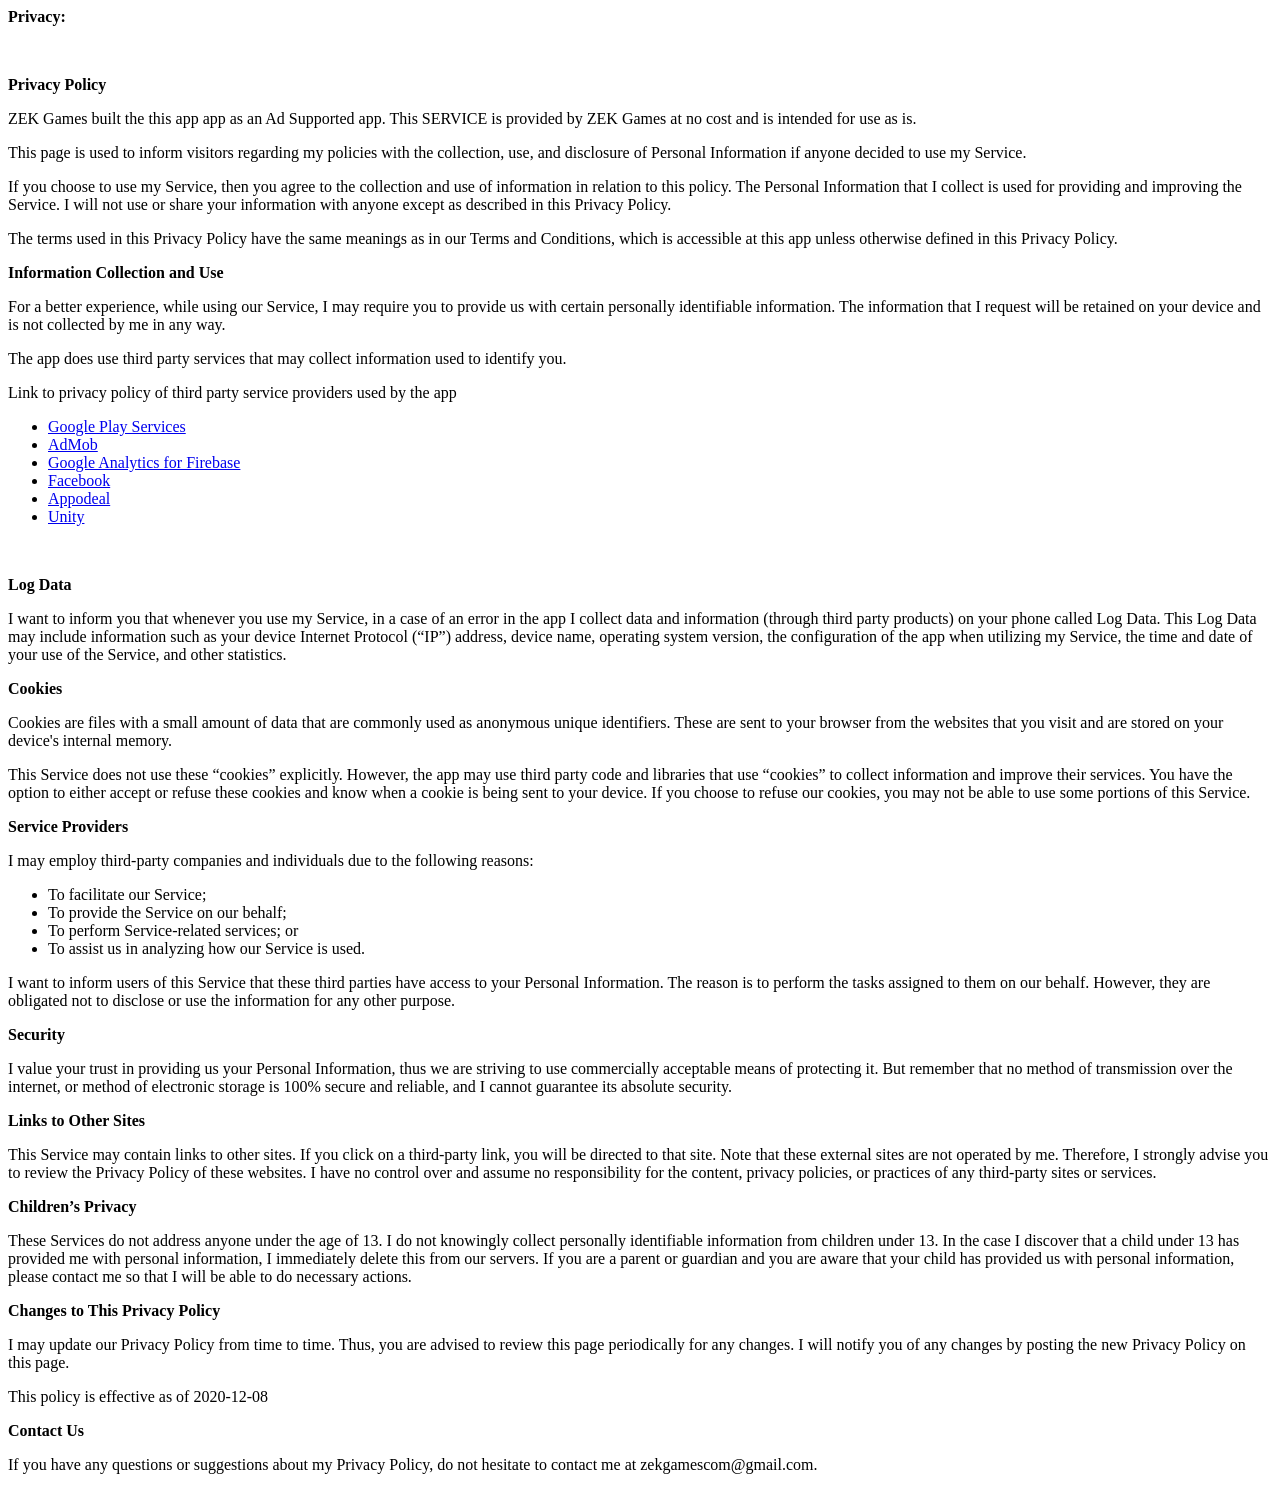
==== privacy.html @ 93768bc4 "Create privacy.html" ====
<html>

<head>
    <style>
        .h1 {
            margin: 0;
            position: absolute;
            top: 50%;
            left: 50%;
            -ms-transform: translate(-50%, -50%);
            transform: translate(-50%, -50%);
        }

        .p {
            margin: 0;
            position: absolute;
            top: 55%;
            left: 50%;
            -ms-transform: translate(-50%, -50%);
            transform: translate(-50%, -50%);
        }
    </style>
    <title>ZEK Games | Privacy</title>
</head>

<body style="background-color:white;">
    <p><strong>Privacy:</strong></p>
    <p>&nbsp;</p>
    <p><strong>Privacy Policy</strong></p>
    <p>ZEK Games built the this app app as an Ad Supported app. This SERVICE is provided by ZEK Games at no cost and is
        intended for use as is.</p>
    <p>This page is used to inform visitors regarding my policies with the collection, use, and disclosure of Personal
        Information if anyone decided to use my Service.</p>
    <p>If you choose to use my Service, then you agree to the collection and use of information in relation to this
        policy. The Personal Information that I collect is used for providing and improving the Service. I will not use
        or share your information with anyone except as described in this Privacy Policy.</p>
    <p>The terms used in this Privacy Policy have the same meanings as in our Terms and Conditions, which is accessible
        at this app unless otherwise defined in this Privacy Policy.</p>
    <p><strong>Information Collection and Use</strong></p>
    <p>For a better experience, while using our Service, I may require you to provide us with certain personally
        identifiable information. The information that I request will be retained on your device and is not collected by
        me in any way.</p>
    <p>The app does use third party services that may collect information used to identify you.</p>
    <p>Link to privacy policy of third party service providers used by the app</p>
    <ul>
        <li><span><a href="https://www.google.com/policies/privacy/"><span>Google Play Services</span></a></span></li>
        <li><span><a href="https://support.google.com/admob/answer/6128543?hl=en"><span>AdMob</span></a></span></li>
        <li><span><a href="https://firebase.google.com/policies/analytics"><span>Google Analytics for
                        Firebase</span></a></span></li>
        <li><span><a href="https://www.facebook.com/about/privacy/update/printable"><span>Facebook</span></a></span>
        </li>
        <li><span><a href="https://www.appodeal.com/home/privacy-policy/"><span>Appodeal</span></a></span></li>
        <li><span><a href="https://unity3d.com/legal/privacy-policy"><span>Unity</span></a></span></li>
    </ul>
    <p>&nbsp;</p>
    <p><strong>Log Data</strong></p>
    <p>I want to inform you that whenever you use my Service, in a case of an error in the app I collect data and
        information (through third party products) on your phone called Log Data. This Log Data may include information
        such as your device Internet Protocol (&ldquo;IP&rdquo;) address, device name, operating system version, the
        configuration of the app when utilizing my Service, the time and date of your use of the Service, and other
        statistics.</p>
    <p><strong>Cookies</strong></p>
    <p>Cookies are files with a small amount of data that are commonly used as anonymous unique identifiers. These are
        sent to your browser from the websites that you visit and are stored on your device's internal memory.</p>
    <p>This Service does not use these &ldquo;cookies&rdquo; explicitly. However, the app may use third party code and
        libraries that use &ldquo;cookies&rdquo; to collect information and improve their services. You have the option
        to either accept or refuse these cookies and know when a cookie is being sent to your device. If you choose to
        refuse our cookies, you may not be able to use some portions of this Service.</p>
    <p><strong>Service Providers</strong></p>
    <p>I may employ third-party companies and individuals due to the following reasons:</p>
    <ul>
        <li>To facilitate our Service;</li>
        <li>To provide the Service on our behalf;</li>
        <li>To perform Service-related services; or</li>
        <li>To assist us in analyzing how our Service is used.</li>
    </ul>
    <p>I want to inform users of this Service that these third parties have access to your Personal Information. The
        reason is to perform the tasks assigned to them on our behalf. However, they are obligated not to disclose or
        use the information for any other purpose.</p>
    <p><strong>Security</strong></p>
    <p>I value your trust in providing us your Personal Information, thus we are striving to use commercially acceptable
        means of protecting it. But remember that no method of transmission over the internet, or method of electronic
        storage is 100% secure and reliable, and I cannot guarantee its absolute security.</p>
    <p><strong>Links to Other Sites</strong></p>
    <p>This Service may contain links to other sites. If you click on a third-party link, you will be directed to that
        site. Note that these external sites are not operated by me. Therefore, I strongly advise you to review the
        Privacy Policy of these websites. I have no control over and assume no responsibility for the content, privacy
        policies, or practices of any third-party sites or services.</p>
    <p><strong>Children&rsquo;s Privacy</strong></p>
    <p>These Services do not address anyone under the age of 13. I do not knowingly collect personally identifiable
        information from children under 13. In the case I discover that a child under 13 has provided me with personal
        information, I immediately delete this from our servers. If you are a parent or guardian and you are aware that
        your child has provided us with personal information, please contact me so that I will be able to do necessary
        actions.</p>
    <p><strong>Changes to This Privacy Policy</strong></p>
    <p>I may update our Privacy Policy from time to time. Thus, you are advised to review this page periodically for any
        changes. I will notify you of any changes by posting the new Privacy Policy on this page.</p>
    <p>This policy is effective as of 2020-12-08</p>
    <p><strong>Contact Us</strong></p>
    <p>If you have any questions or suggestions about my Privacy Policy, do not hesitate to contact me at
        zekgamescom@gmail.com.</p>

</body>

</html>
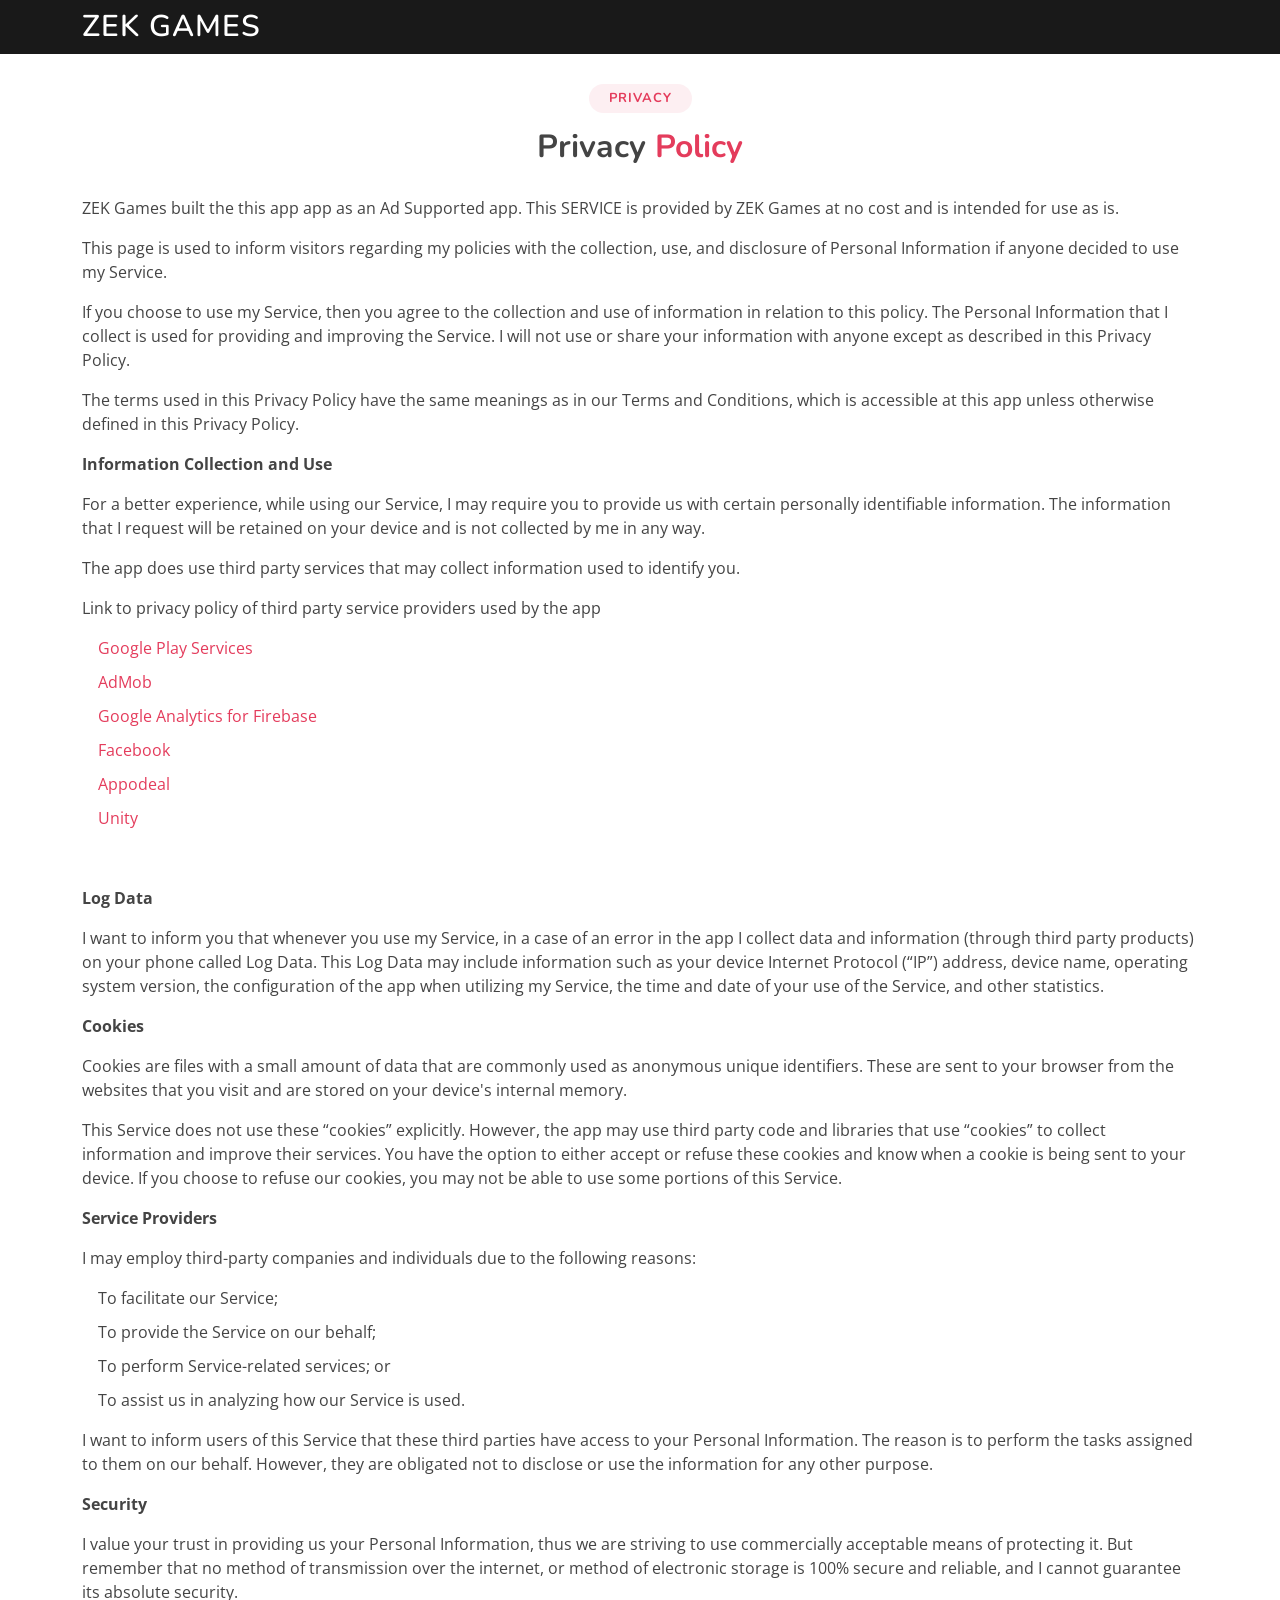
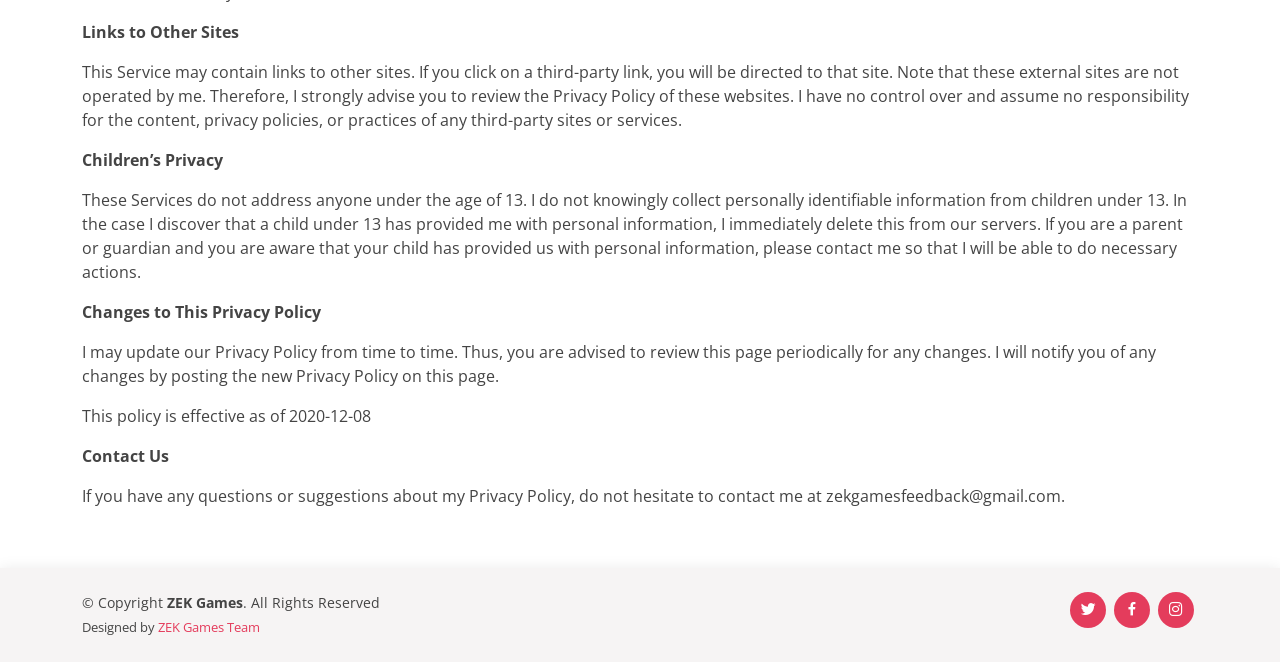
==== commit 847b3c70: "design" ====
--- a/privacy.html
+++ b/privacy.html
@@ -1,104 +1,213 @@
-<html>
+<!DOCTYPE html>
+<html lang="en">
 
 <head>
-    <style>
-        .h1 {
-            margin: 0;
-            position: absolute;
-            top: 50%;
-            left: 50%;
-            -ms-transform: translate(-50%, -50%);
-            transform: translate(-50%, -50%);
-        }
-
-        .p {
-            margin: 0;
-            position: absolute;
-            top: 55%;
-            left: 50%;
-            -ms-transform: translate(-50%, -50%);
-            transform: translate(-50%, -50%);
-        }
-    </style>
-    <title>ZEK Games | Privacy</title>
+    <meta charset="utf-8">
+    <meta content="width=device-width, initial-scale=1.0" name="viewport">
+
+    <title>ZEK Games - Privacy Policy</title>
+    <meta content="" name="description">
+    <meta content="" name="keywords">
+
+    <!-- Favicons -->
+    <link href="assets/img/favicon.png" rel="icon">
+    <link href="assets/img/apple-touch-icon.png" rel="apple-touch-icon">
+
+    <!-- Google Fonts -->
+    <link
+        href="https://fonts.googleapis.com/css?family=Open+Sans:300,300i,400,400i,600,600i,700,700i|Nunito:300,300i,400,400i,600,600i,700,700i|Poppins:300,300i,400,400i,500,500i,600,600i,700,700i"
+        rel="stylesheet">
+
+    <!-- Vendor CSS Files -->
+    <link href="assets/vendor/bootstrap/css/bootstrap.min.css" rel="stylesheet">
+    <link href="assets/vendor/bootstrap-icons/bootstrap-icons.css" rel="stylesheet">
+    <link href="assets/vendor/boxicons/css/boxicons.min.css" rel="stylesheet">
+    <link href="assets/vendor/glightbox/css/glightbox.min.css" rel="stylesheet">
+    <link href="assets/vendor/remixicon/remixicon.css" rel="stylesheet">
+    <link href="assets/vendor/swiper/swiper-bundle.min.css" rel="stylesheet">
+
+    <!-- Template Main CSS File -->
+    <link href="assets/css/style.css" rel="stylesheet">
 </head>
 
-<body style="background-color:white;">
-    <p><strong>Privacy:</strong></p>
-    <p>&nbsp;</p>
-    <p><strong>Privacy Policy</strong></p>
-    <p>ZEK Games built the this app app as an Ad Supported app. This SERVICE is provided by ZEK Games at no cost and is
-        intended for use as is.</p>
-    <p>This page is used to inform visitors regarding my policies with the collection, use, and disclosure of Personal
-        Information if anyone decided to use my Service.</p>
-    <p>If you choose to use my Service, then you agree to the collection and use of information in relation to this
-        policy. The Personal Information that I collect is used for providing and improving the Service. I will not use
-        or share your information with anyone except as described in this Privacy Policy.</p>
-    <p>The terms used in this Privacy Policy have the same meanings as in our Terms and Conditions, which is accessible
-        at this app unless otherwise defined in this Privacy Policy.</p>
-    <p><strong>Information Collection and Use</strong></p>
-    <p>For a better experience, while using our Service, I may require you to provide us with certain personally
-        identifiable information. The information that I request will be retained on your device and is not collected by
-        me in any way.</p>
-    <p>The app does use third party services that may collect information used to identify you.</p>
-    <p>Link to privacy policy of third party service providers used by the app</p>
-    <ul>
-        <li><span><a href="https://www.google.com/policies/privacy/"><span>Google Play Services</span></a></span></li>
-        <li><span><a href="https://support.google.com/admob/answer/6128543?hl=en"><span>AdMob</span></a></span></li>
-        <li><span><a href="https://firebase.google.com/policies/analytics"><span>Google Analytics for
-                        Firebase</span></a></span></li>
-        <li><span><a href="https://www.facebook.com/about/privacy/update/printable"><span>Facebook</span></a></span>
-        </li>
-        <li><span><a href="https://www.appodeal.com/home/privacy-policy/"><span>Appodeal</span></a></span></li>
-        <li><span><a href="https://unity3d.com/legal/privacy-policy"><span>Unity</span></a></span></li>
-    </ul>
-    <p>&nbsp;</p>
-    <p><strong>Log Data</strong></p>
-    <p>I want to inform you that whenever you use my Service, in a case of an error in the app I collect data and
-        information (through third party products) on your phone called Log Data. This Log Data may include information
-        such as your device Internet Protocol (&ldquo;IP&rdquo;) address, device name, operating system version, the
-        configuration of the app when utilizing my Service, the time and date of your use of the Service, and other
-        statistics.</p>
-    <p><strong>Cookies</strong></p>
-    <p>Cookies are files with a small amount of data that are commonly used as anonymous unique identifiers. These are
-        sent to your browser from the websites that you visit and are stored on your device's internal memory.</p>
-    <p>This Service does not use these &ldquo;cookies&rdquo; explicitly. However, the app may use third party code and
-        libraries that use &ldquo;cookies&rdquo; to collect information and improve their services. You have the option
-        to either accept or refuse these cookies and know when a cookie is being sent to your device. If you choose to
-        refuse our cookies, you may not be able to use some portions of this Service.</p>
-    <p><strong>Service Providers</strong></p>
-    <p>I may employ third-party companies and individuals due to the following reasons:</p>
-    <ul>
-        <li>To facilitate our Service;</li>
-        <li>To provide the Service on our behalf;</li>
-        <li>To perform Service-related services; or</li>
-        <li>To assist us in analyzing how our Service is used.</li>
-    </ul>
-    <p>I want to inform users of this Service that these third parties have access to your Personal Information. The
-        reason is to perform the tasks assigned to them on our behalf. However, they are obligated not to disclose or
-        use the information for any other purpose.</p>
-    <p><strong>Security</strong></p>
-    <p>I value your trust in providing us your Personal Information, thus we are striving to use commercially acceptable
-        means of protecting it. But remember that no method of transmission over the internet, or method of electronic
-        storage is 100% secure and reliable, and I cannot guarantee its absolute security.</p>
-    <p><strong>Links to Other Sites</strong></p>
-    <p>This Service may contain links to other sites. If you click on a third-party link, you will be directed to that
-        site. Note that these external sites are not operated by me. Therefore, I strongly advise you to review the
-        Privacy Policy of these websites. I have no control over and assume no responsibility for the content, privacy
-        policies, or practices of any third-party sites or services.</p>
-    <p><strong>Children&rsquo;s Privacy</strong></p>
-    <p>These Services do not address anyone under the age of 13. I do not knowingly collect personally identifiable
-        information from children under 13. In the case I discover that a child under 13 has provided me with personal
-        information, I immediately delete this from our servers. If you are a parent or guardian and you are aware that
-        your child has provided us with personal information, please contact me so that I will be able to do necessary
-        actions.</p>
-    <p><strong>Changes to This Privacy Policy</strong></p>
-    <p>I may update our Privacy Policy from time to time. Thus, you are advised to review this page periodically for any
-        changes. I will notify you of any changes by posting the new Privacy Policy on this page.</p>
-    <p>This policy is effective as of 2020-12-08</p>
-    <p><strong>Contact Us</strong></p>
-    <p>If you have any questions or suggestions about my Privacy Policy, do not hesitate to contact me at
-        zekgamescom@gmail.com.</p>
+<body>
+
+    <!-- ======= Header ======= -->
+    <header id="header" class="fixed-top header-inner-pages">
+        <div class="container d-flex align-items-center justify-content-between">
+            <h1 class="logo"><a href="index.html">ZEK Games</a></h1>
+        </div>
+    </header><!-- End Header -->
+
+    <main id="main">
+
+
+        <!-- ======= About Section ======= -->
+        <section id="about" class="about">
+            <div class="container">
+
+                <div class="section-title">
+                    <br>
+                    <h2>PRIVACY</h2>
+                    <h3>Privacy <span>Policy</span></h3>
+                </div>
+
+                <div class="row content">
+                    <p>ZEK Games built the this app app as an Ad Supported app. This SERVICE is provided by ZEK Games at
+                        no cost and is
+                        intended for use as is.</p>
+                    <p>This page is used to inform visitors regarding my policies with the collection, use, and
+                        disclosure of Personal
+                        Information if anyone decided to use my Service.</p>
+                    <p>If you choose to use my Service, then you agree to the collection and use of information in
+                        relation to this
+                        policy. The Personal Information that I collect is used for providing and improving the Service.
+                        I will not use
+                        or share your information with anyone except as described in this Privacy Policy.</p>
+                    <p>The terms used in this Privacy Policy have the same meanings as in our Terms and Conditions,
+                        which is accessible
+                        at this app unless otherwise defined in this Privacy Policy.</p>
+                    <p><strong>Information Collection and Use</strong></p>
+                    <p>For a better experience, while using our Service, I may require you to provide us with certain
+                        personally
+                        identifiable information. The information that I request will be retained on your device and is
+                        not collected by
+                        me in any way.</p>
+                    <p>The app does use third party services that may collect information used to identify you.</p>
+                    <p>Link to privacy policy of third party service providers used by the app</p>
+                    <ul>
+                        <li><span><a href="https://www.google.com/policies/privacy/"><span>Google Play
+                                        Services</span></a></span></li>
+                        <li><span><a
+                                    href="https://support.google.com/admob/answer/6128543?hl=en"><span>AdMob</span></a></span>
+                        </li>
+                        <li><span><a href="https://firebase.google.com/policies/analytics"><span>Google Analytics for
+                                        Firebase</span></a></span></li>
+                        <li><span><a
+                                    href="https://www.facebook.com/about/privacy/update/printable"><span>Facebook</span></a></span>
+                        </li>
+                        <li><span><a
+                                    href="https://www.appodeal.com/home/privacy-policy/"><span>Appodeal</span></a></span>
+                        </li>
+                        <li><span><a href="https://unity3d.com/legal/privacy-policy"><span>Unity</span></a></span></li>
+                    </ul>
+                    <p>&nbsp;</p>
+                    <p><strong>Log Data</strong></p>
+                    <p>I want to inform you that whenever you use my Service, in a case of an error in the app I collect
+                        data and
+                        information (through third party products) on your phone called Log Data. This Log Data may
+                        include information
+                        such as your device Internet Protocol (&ldquo;IP&rdquo;) address, device name, operating system
+                        version, the
+                        configuration of the app when utilizing my Service, the time and date of your use of the
+                        Service, and other
+                        statistics.</p>
+                    <p><strong>Cookies</strong></p>
+                    <p>Cookies are files with a small amount of data that are commonly used as anonymous unique
+                        identifiers. These are
+                        sent to your browser from the websites that you visit and are stored on your device's internal
+                        memory.</p>
+                    <p>This Service does not use these &ldquo;cookies&rdquo; explicitly. However, the app may use third
+                        party code and
+                        libraries that use &ldquo;cookies&rdquo; to collect information and improve their services. You
+                        have the option
+                        to either accept or refuse these cookies and know when a cookie is being sent to your device. If
+                        you choose to
+                        refuse our cookies, you may not be able to use some portions of this Service.</p>
+                    <p><strong>Service Providers</strong></p>
+                    <p>I may employ third-party companies and individuals due to the following reasons:</p>
+                    <ul>
+                        <li>To facilitate our Service;</li>
+                        <li>To provide the Service on our behalf;</li>
+                        <li>To perform Service-related services; or</li>
+                        <li>To assist us in analyzing how our Service is used.</li>
+                    </ul>
+                    <p>I want to inform users of this Service that these third parties have access to your Personal
+                        Information. The
+                        reason is to perform the tasks assigned to them on our behalf. However, they are obligated not
+                        to disclose or
+                        use the information for any other purpose.</p>
+                    <p><strong>Security</strong></p>
+                    <p>I value your trust in providing us your Personal Information, thus we are striving to use
+                        commercially acceptable
+                        means of protecting it. But remember that no method of transmission over the internet, or method
+                        of electronic
+                        storage is 100% secure and reliable, and I cannot guarantee its absolute security.</p>
+                    <p><strong>Links to Other Sites</strong></p>
+                    <p>This Service may contain links to other sites. If you click on a third-party link, you will be
+                        directed to that
+                        site. Note that these external sites are not operated by me. Therefore, I strongly advise you to
+                        review the
+                        Privacy Policy of these websites. I have no control over and assume no responsibility for the
+                        content, privacy
+                        policies, or practices of any third-party sites or services.</p>
+                    <p><strong>Children&rsquo;s Privacy</strong></p>
+                    <p>These Services do not address anyone under the age of 13. I do not knowingly collect personally
+                        identifiable
+                        information from children under 13. In the case I discover that a child under 13 has provided me
+                        with personal
+                        information, I immediately delete this from our servers. If you are a parent or guardian and you
+                        are aware that
+                        your child has provided us with personal information, please contact me so that I will be able
+                        to do necessary
+                        actions.</p>
+                    <p><strong>Changes to This Privacy Policy</strong></p>
+                    <p>I may update our Privacy Policy from time to time. Thus, you are advised to review this page
+                        periodically for any
+                        changes. I will notify you of any changes by posting the new Privacy Policy on this page.</p>
+                    <p>This policy is effective as of 2020-12-08</p>
+                    <p><strong>Contact Us</strong></p>
+                    <p>If you have any questions or suggestions about my Privacy Policy, do not hesitate to contact me
+                        at
+                        zekgamesfeedback@gmail.com.</p>
+                </div>
+
+            </div>
+        </section><!-- End About Section -->
+
+
+
+
+    </main><!-- End #main -->
+
+    <!-- ======= Footer ======= -->
+    <footer id="footer">
+
+        <div class="container d-md-flex py-4">
+
+            <div class="me-md-auto text-center text-md-start">
+                <div class="copyright">
+                    &copy; Copyright <strong><span>ZEK Games</span></strong>. All Rights Reserved
+                </div>
+                <div class="credits">
+                    <!-- All the links in the footer should remain intact. -->
+                    <!-- You can delete the links only if you purchased the pro version. -->
+                    <!-- Licensing information: https://bootstrapmade.com/license/ -->
+                    Designed by <a href="#">ZEK Games Team</a>
+                </div>
+            </div>
+            <div class="social-links text-center text-md-right pt-3 pt-md-0">
+                <a href="https://twitter.com/zekgamescom" class="twitter"><i class="bx bxl-twitter"></i></a>
+                <a href="https://www.facebook.com/ZEKGames/" class="facebook"><i class="bx bxl-facebook"></i></a>
+                <a href="https://www.instagram.com/zekgamescom/" class="instagram"><i class="bx bxl-instagram"></i></a>
+                <!-- <a href="#" class="google-plus"><i class="bx bxl-skype"></i></a>
+        <a href="#" class="linkedin"><i class="bx bxl-linkedin"></i></a> -->
+            </div>
+        </div>
+    </footer><!-- End Footer -->
+
+    <a href="#" class="back-to-top d-flex align-items-center justify-content-center"><i
+            class="bi bi-arrow-up-short"></i></a>
+
+    <!-- Vendor JS Files -->
+    <script src="assets/vendor/bootstrap/js/bootstrap.bundle.min.js"></script>
+    <script src="assets/vendor/glightbox/js/glightbox.min.js"></script>
+    <script src="assets/vendor/isotope-layout/isotope.pkgd.min.js"></script>
+    <script src="assets/vendor/swiper/swiper-bundle.min.js"></script>
+    <script src="assets/vendor/php-email-form/validate.js"></script>
+
+    <!-- Template Main JS File -->
+    <script src="assets/js/main.js"></script>
 
 </body>
 
--- a/assets/css/style.css
+++ b/assets/css/style.css
@@ -0,0 +1,2023 @@
+/**
+* Template Name: Tempo - v4.8.0
+* Template URL: https://bootstrapmade.com/tempo-free-onepage-bootstrap-theme/
+* Author: BootstrapMade.com
+* License: https://bootstrapmade.com/license/
+*/
+
+/*--------------------------------------------------------------
+# General
+--------------------------------------------------------------*/
+body {
+  font-family: "Open Sans", sans-serif;
+  color: #444444;
+}
+
+a {
+  color: #e43c5c;
+  text-decoration: none;
+}
+
+a:hover {
+  color: #ea6981;
+  text-decoration: none;
+}
+
+h1,
+h2,
+h3,
+h4,
+h5,
+h6 {
+  font-family: "Nunito", sans-serif;
+}
+
+/*--------------------------------------------------------------
+# Back to top button
+--------------------------------------------------------------*/
+.back-to-top {
+  position: fixed;
+  visibility: hidden;
+  opacity: 0;
+  right: 15px;
+  bottom: 15px;
+  z-index: 996;
+  background: #e43c5c;
+  width: 40px;
+  height: 40px;
+  border-radius: 50px;
+  transition: all 0.4s;
+}
+
+.back-to-top i {
+  font-size: 28px;
+  color: #fff;
+  line-height: 0;
+}
+
+.back-to-top:hover {
+  background: #e9607a;
+  color: #fff;
+}
+
+.back-to-top.active {
+  visibility: visible;
+  opacity: 1;
+}
+
+/*--------------------------------------------------------------
+# Header
+--------------------------------------------------------------*/
+#header {
+  transition: all 0.5s;
+  z-index: 997;
+  padding: 20px 0;
+}
+
+#header .logo {
+  font-size: 30px;
+  margin: 0;
+  padding: 0;
+  line-height: 1;
+  font-weight: 600;
+  letter-spacing: 1px;
+  text-transform: uppercase;
+}
+
+#header .logo a {
+  color: #fff;
+}
+
+#header .logo img {
+  max-height: 40px;
+}
+
+#header.header-scrolled,
+#header.header-inner-pages {
+  background: rgba(0, 0, 0, 0.9);
+  padding: 12px 0;
+}
+
+/*--------------------------------------------------------------
+# Navigation Menu
+--------------------------------------------------------------*/
+/**
+* Desktop Navigation 
+*/
+.navbar {
+  padding: 0;
+}
+
+.navbar ul {
+  margin: 0;
+  padding: 0;
+  display: flex;
+  list-style: none;
+  align-items: center;
+}
+
+.navbar li {
+  position: relative;
+}
+
+.navbar>ul>li {
+  white-space: nowrap;
+  padding: 10px 0 10px 24px;
+}
+
+.navbar a,
+.navbar a:focus {
+  display: flex;
+  align-items: center;
+  justify-content: space-between;
+  font-family: "Poppins", sans-serif;
+  color: #fff;
+  font-size: 15px;
+  padding: 0 4px;
+  white-space: nowrap;
+  transition: 0.3s;
+  letter-spacing: 0.4px;
+  position: relative;
+}
+
+.navbar a i,
+.navbar a:focus i {
+  font-size: 12px;
+  line-height: 0;
+  margin-left: 5px;
+}
+
+.navbar>ul>li>a:before {
+  content: "";
+  position: absolute;
+  width: 100%;
+  height: 2px;
+  bottom: -6px;
+  left: 0;
+  background-color: #e43c5c;
+  visibility: hidden;
+  transform: scaleX(0);
+  transition: all 0.3s ease-in-out 0s;
+}
+
+.navbar a:hover:before,
+.navbar li:hover>a:before,
+.navbar .active:before {
+  visibility: visible;
+  transform: scaleX(1);
+}
+
+.navbar a:hover,
+.navbar .active,
+.navbar .active:focus,
+.navbar li:hover>a {
+  color: #fff;
+}
+
+.navbar .dropdown ul {
+  display: block;
+  position: absolute;
+  left: 24px;
+  top: calc(100% + 30px);
+  margin: 0;
+  padding: 10px 0;
+  z-index: 99;
+  opacity: 0;
+  visibility: hidden;
+  background: #fff;
+  box-shadow: 0px 0px 30px rgba(127, 137, 161, 0.25);
+  transition: 0.3s;
+}
+
+.navbar .dropdown ul li {
+  min-width: 200px;
+}
+
+.navbar .dropdown ul a {
+  padding: 10px 20px;
+  font-size: 14px;
+  text-transform: none;
+  color: #493c3e;
+}
+
+.navbar .dropdown ul a i {
+  font-size: 12px;
+}
+
+.navbar .dropdown ul a:hover,
+.navbar .dropdown ul .active:hover,
+.navbar .dropdown ul li:hover>a {
+  color: #e43c5c;
+}
+
+.navbar .dropdown:hover>ul {
+  opacity: 1;
+  top: 100%;
+  visibility: visible;
+}
+
+.navbar .dropdown .dropdown ul {
+  top: 0;
+  left: calc(100% - 30px);
+  visibility: hidden;
+}
+
+.navbar .dropdown .dropdown:hover>ul {
+  opacity: 1;
+  top: 0;
+  left: 100%;
+  visibility: visible;
+}
+
+@media (max-width: 1366px) {
+  .navbar .dropdown .dropdown ul {
+    left: -90%;
+  }
+
+  .navbar .dropdown .dropdown:hover>ul {
+    left: -100%;
+  }
+}
+
+/**
+* Mobile Navigation 
+*/
+.mobile-nav-toggle {
+  color: #fff;
+  font-size: 28px;
+  cursor: pointer;
+  display: none;
+  line-height: 0;
+  transition: 0.5s;
+}
+
+@media (max-width: 991px) {
+  .mobile-nav-toggle {
+    display: block;
+  }
+
+  .navbar ul {
+    display: none;
+  }
+}
+
+.navbar-mobile {
+  position: fixed;
+  overflow: hidden;
+  top: 0;
+  right: 0;
+  left: 0;
+  bottom: 0;
+  background: rgba(45, 37, 38, 0.9);
+  transition: 0.3s;
+  z-index: 999;
+}
+
+.navbar-mobile .mobile-nav-toggle {
+  position: absolute;
+  top: 15px;
+  right: 15px;
+}
+
+.navbar-mobile ul {
+  display: block;
+  position: absolute;
+  top: 55px;
+  right: 15px;
+  bottom: 15px;
+  left: 15px;
+  padding: 10px 0;
+  background-color: #fff;
+  overflow-y: auto;
+  transition: 0.3s;
+}
+
+.navbar-mobile>ul>li {
+  padding: 0;
+}
+
+.navbar-mobile a:hover:before,
+.navbar-mobile li:hover>a:before,
+.navbar-mobile .active:before {
+  visibility: hidden;
+}
+
+.navbar-mobile a,
+.navbar-mobile a:focus {
+  padding: 10px 20px;
+  font-size: 15px;
+  color: #493c3e;
+}
+
+.navbar-mobile a:hover,
+.navbar-mobile .active,
+.navbar-mobile li:hover>a {
+  color: #e43c5c;
+}
+
+.navbar-mobile .getstarted,
+.navbar-mobile .getstarted:focus {
+  margin: 15px;
+}
+
+.navbar-mobile .dropdown ul {
+  position: static;
+  display: none;
+  margin: 10px 20px;
+  padding: 10px 0;
+  z-index: 99;
+  opacity: 1;
+  visibility: visible;
+  background: #fff;
+  box-shadow: 0px 0px 30px rgba(127, 137, 161, 0.25);
+}
+
+.navbar-mobile .dropdown ul li {
+  min-width: 200px;
+}
+
+.navbar-mobile .dropdown ul a {
+  padding: 10px 20px;
+}
+
+.navbar-mobile .dropdown ul a i {
+  font-size: 12px;
+}
+
+.navbar-mobile .dropdown ul a:hover,
+.navbar-mobile .dropdown ul .active:hover,
+.navbar-mobile .dropdown ul li:hover>a {
+  color: #e43c5c;
+}
+
+.navbar-mobile .dropdown>.dropdown-active {
+  display: block;
+}
+
+/*--------------------------------------------------------------
+# Hero Section
+--------------------------------------------------------------*/
+#hero {
+  width: 100%;
+  height: 100vh;
+  background: url("../img/hero-bg.jpg") top center;
+  background-size: cover;
+  position: relative;
+}
+
+#hero:before {
+  content: "";
+  background: rgba(0, 0, 0, 0.6);
+  position: absolute;
+  bottom: 0;
+  top: 0;
+  left: 0;
+  right: 0;
+}
+
+#hero .hero-container {
+  position: absolute;
+  bottom: 0;
+  top: 0;
+  left: 0;
+  right: 0;
+  display: flex;
+  justify-content: center;
+  align-items: center;
+  flex-direction: column;
+  text-align: center;
+  padding: 0 15px;
+}
+
+#hero h3 {
+  background: rgba(255, 255, 255, 0.1);
+  color: #fff;
+  font-size: 26px;
+  padding: 10px 30px;
+  margin-bottom: 30px;
+  border-radius: 50px;
+}
+
+#hero h1 {
+  margin: 0 0 10px 0;
+  font-size: 48px;
+  font-weight: 700;
+  line-height: 56px;
+  text-transform: uppercase;
+  color: #fff;
+}
+
+#hero h2 {
+  color: #eee;
+  margin-bottom: 40px;
+  font-size: 24px;
+}
+
+#hero .btn-get-started {
+  font-family: "Poppins", sans-serif;
+  text-transform: uppercase;
+  font-weight: 400;
+  font-size: 13px;
+  letter-spacing: 1px;
+  display: inline-block;
+  padding: 8px 30px 9px 30px;
+  border-radius: 50px;
+  transition: 0.5s;
+  border: 2px solid #fff;
+  color: #fff;
+}
+
+#hero .btn-get-started:hover {
+  background: #e43c5c;
+  border: 2px solid #e43c5c;
+}
+
+@media (min-width: 1024px) {
+  #hero {
+    background-attachment: fixed;
+  }
+}
+
+@media (max-width: 768px) {
+  #hero h3 {
+    font-size: 22px;
+  }
+
+  #hero h1 {
+    font-size: 28px;
+    line-height: 36px;
+  }
+
+  #hero h2 {
+    font-size: 18px;
+    line-height: 24px;
+    margin-bottom: 30px;
+  }
+}
+
+@media (max-height: 500px) {
+  #hero {
+    height: 150vh;
+  }
+}
+
+/*--------------------------------------------------------------
+# Sections General
+--------------------------------------------------------------*/
+section {
+  padding: 60px 0;
+  overflow: hidden;
+}
+
+.section-bg {
+  background-color: white;
+}
+
+.section-title {
+  text-align: center;
+  padding-bottom: 30px;
+}
+
+.section-title h2 {
+  font-size: 13px;
+  letter-spacing: 1px;
+  font-weight: 700;
+  padding: 8px 20px;
+  line-height: 1;
+  margin: 0;
+  background: #fdeff2;
+  color: #e43c5c;
+  display: inline-block;
+  text-transform: uppercase;
+  border-radius: 50px;
+}
+
+.section-title h3 {
+  margin: 15px 0 0 0;
+  font-size: 32px;
+  font-weight: 700;
+}
+
+.section-title h3 span {
+  color: #e43c5c;
+}
+
+.section-title p {
+  margin: 15px auto 0 auto;
+  font-weight: 600;
+}
+
+@media (min-width: 1024px) {
+  .section-title p {
+    width: 50%;
+  }
+}
+
+/*--------------------------------------------------------------
+# About
+--------------------------------------------------------------*/
+.about .content h3 {
+  font-weight: 600;
+  font-size: 26px;
+}
+
+.about .content ul {
+  list-style: none;
+  padding: 0;
+}
+
+.about .content ul li {
+  padding-left: 28px;
+  position: relative;
+}
+
+.about .content ul li+li {
+  margin-top: 10px;
+}
+
+.about .content ul i {
+  position: absolute;
+  left: 0;
+  top: 2px;
+  font-size: 20px;
+  color: #e43c5c;
+  line-height: 1;
+}
+
+.about .content p:last-child {
+  margin-bottom: 0;
+}
+
+.about .content .btn-learn-more {
+  font-family: "Nunito", sans-serif;
+  font-weight: 600;
+  font-size: 14px;
+  letter-spacing: 1px;
+  display: inline-block;
+  padding: 12px 32px;
+  border-radius: 50px;
+  transition: 0.3s;
+  line-height: 1;
+  color: #e43c5c;
+  -webkit-animation-delay: 0.8s;
+  animation-delay: 0.8s;
+  margin-top: 6px;
+  border: 2px solid #e43c5c;
+}
+
+.about .content .btn-learn-more:hover {
+  background: #e43c5c;
+  color: #fff;
+  text-decoration: none;
+}
+
+/*--------------------------------------------------------------
+# Services
+--------------------------------------------------------------*/
+.services {
+  padding-bottom: 30px;
+}
+
+.services .icon-box {
+  padding: 60px 30px;
+  position: relative;
+  overflow: hidden;
+  background: #fff;
+  box-shadow: 2px 0 35px 0 rgba(68, 88, 144, 0.12);
+  transition: all 0.3s ease-in-out;
+  border-radius: 8px;
+  z-index: 1;
+  text-align: center;
+}
+
+.services .icon-box::before {
+  content: "";
+  position: absolute;
+  background: #fdeff2;
+  right: 0;
+  left: 0;
+  bottom: 0;
+  top: 100%;
+  transition: all 0.4s;
+  z-index: -1;
+}
+
+.services .icon-box:hover::before {
+  background: #e43c5c;
+  top: 0;
+  border-radius: 0px;
+}
+
+.services .icon {
+  margin-bottom: 15px;
+}
+
+.services .icon i {
+  font-size: 48px;
+  line-height: 1;
+  color: #e43c5c;
+  transition: all 0.3s ease-in-out;
+}
+
+.services .title {
+  font-weight: 700;
+  margin-bottom: 15px;
+  font-size: 18px;
+}
+
+.services .title a {
+  color: #111;
+}
+
+.services .description {
+  font-size: 15px;
+  line-height: 28px;
+  margin-bottom: 0;
+}
+
+.services .icon-box:hover .title a,
+.services .icon-box:hover .description {
+  color: #fff;
+}
+
+.services .icon-box:hover .icon i {
+  color: #fff;
+}
+
+/*--------------------------------------------------------------
+# Features
+--------------------------------------------------------------*/
+.features {
+  padding-top: 20px;
+}
+
+.features .icon-box {
+  display: flex;
+  align-items: center;
+  padding: 20px;
+  transition: ease-in-out 0.3s;
+  box-shadow: 2px 0 35px 0 rgba(68, 88, 144, 0.12);
+}
+
+.features .icon-box i {
+  font-size: 32px;
+  padding-right: 10px;
+  line-height: 1;
+}
+
+.features .icon-box h3 {
+  font-weight: 700;
+  margin: 0;
+  padding: 0;
+  line-height: 1;
+  font-size: 16px;
+}
+
+.features .icon-box h3 a {
+  color: #493c3e;
+  transition: ease-in-out 0.3s;
+}
+
+.features .icon-box:hover a {
+  color: #e43c5c;
+}
+
+/*--------------------------------------------------------------
+# Cta
+--------------------------------------------------------------*/
+.cta {
+  background: linear-gradient(rgba(2, 2, 2, 0.5), rgba(0, 0, 0, 0.8)), url("../img/cta-bg.jpg") center center;
+  background-size: cover;
+  padding: 60px 0;
+}
+
+.cta h3 {
+  color: #fff;
+  font-size: 28px;
+  font-weight: 700;
+}
+
+.cta p {
+  color: #fff;
+}
+
+.cta .cta-btn {
+  font-family: "Nunito", sans-serif;
+  text-transform: uppercase;
+  font-weight: 500;
+  font-size: 16px;
+  letter-spacing: 1px;
+  display: inline-block;
+  padding: 8px 28px;
+  border-radius: 25px;
+  transition: 0.5s;
+  margin-top: 10px;
+  border: 2px solid #fff;
+  color: #fff;
+}
+
+.cta .cta-btn:hover {
+  background: #e43c5c;
+  border: 2px solid #e43c5c;
+}
+
+@media (min-width: 1024px) {
+  .cta {
+    background-attachment: fixed;
+  }
+}
+
+/*--------------------------------------------------------------
+# Portfolio
+--------------------------------------------------------------*/
+.portfolio #portfolio-flters {
+  padding: 0;
+  margin: 0 auto 25px auto;
+  list-style: none;
+  text-align: center;
+  border-radius: 50px;
+}
+
+.portfolio #portfolio-flters li {
+  cursor: pointer;
+  display: inline-block;
+  padding: 7px 17px 9px 17px;
+  font-size: 14px;
+  font-weight: 500;
+  line-height: 1;
+  color: #444444;
+  margin: 0 3px 10px 3px;
+  transition: all ease-in-out 0.3s;
+  background: #ede9e9;
+  border-radius: 50px;
+}
+
+.portfolio #portfolio-flters li:hover,
+.portfolio #portfolio-flters li.filter-active {
+  color: #fff;
+  background: #e43c5c;
+}
+
+.portfolio #portfolio-flters li:last-child {
+  margin-right: 0;
+}
+
+.portfolio .portfolio-item {
+  margin-bottom: 30px;
+  overflow: hidden;
+}
+
+.portfolio .portfolio-item img {
+  position: relative;
+  top: 0;
+  transition: all 0.6s cubic-bezier(0.645, 0.045, 0.355, 1);
+}
+
+.portfolio .portfolio-item .portfolio-info {
+  opacity: 0;
+  position: absolute;
+  left: 15px;
+  right: 15px;
+  bottom: -50px;
+  z-index: 3;
+  transition: all ease-in-out 0.3s;
+  background: #e43c5c;
+  padding: 15px 20px;
+}
+
+.portfolio .portfolio-item .portfolio-info h4 {
+  font-size: 18px;
+  color: #fff;
+  font-weight: 600;
+}
+
+.portfolio .portfolio-item .portfolio-info p {
+  color: #fff;
+  font-size: 14px;
+  margin-bottom: 0;
+}
+
+.portfolio .portfolio-item .portfolio-info .preview-link,
+.portfolio .portfolio-item .portfolio-info .details-link {
+  position: absolute;
+  right: 50px;
+  font-size: 24px;
+  top: calc(50% - 18px);
+  color: white;
+  transition: ease-in-out 0.3s;
+}
+
+.portfolio .portfolio-item .portfolio-info .preview-link:hover,
+.portfolio .portfolio-item .portfolio-info .details-link:hover {
+  color: #f7c2cc;
+}
+
+.portfolio .portfolio-item .portfolio-info .details-link {
+  right: 15px;
+}
+
+.portfolio .portfolio-item:hover img {
+  top: -30px;
+}
+
+.portfolio .portfolio-item:hover .portfolio-info {
+  opacity: 1;
+  bottom: 0;
+}
+
+/*--------------------------------------------------------------
+# Portfolio Details
+--------------------------------------------------------------*/
+.portfolio-details {
+  padding-top: 40px;
+}
+
+.portfolio-details .portfolio-details-slider img {
+  width: 100%;
+}
+
+.portfolio-details .portfolio-details-slider .swiper-pagination {
+  margin-top: 20px;
+  position: relative;
+}
+
+.portfolio-details .portfolio-details-slider .swiper-pagination .swiper-pagination-bullet {
+  width: 12px;
+  height: 12px;
+  background-color: #fff;
+  opacity: 1;
+  border: 1px solid #e43c5c;
+}
+
+.portfolio-details .portfolio-details-slider .swiper-pagination .swiper-pagination-bullet-active {
+  background-color: #e43c5c;
+}
+
+.portfolio-details .portfolio-info {
+  padding: 30px;
+  box-shadow: 0px 0 30px rgba(73, 60, 62, 0.08);
+}
+
+.portfolio-details .portfolio-info h3 {
+  font-size: 22px;
+  font-weight: 700;
+  margin-bottom: 20px;
+  padding-bottom: 20px;
+  border-bottom: 1px solid #eee;
+}
+
+.portfolio-details .portfolio-info ul {
+  list-style: none;
+  padding: 0;
+  font-size: 15px;
+}
+
+.portfolio-details .portfolio-info ul li+li {
+  margin-top: 10px;
+}
+
+.portfolio-details .portfolio-description {
+  padding-top: 30px;
+}
+
+.portfolio-details .portfolio-description h2 {
+  font-size: 26px;
+  font-weight: 700;
+  margin-bottom: 20px;
+}
+
+.portfolio-details .portfolio-description p {
+  padding: 0;
+}
+
+/*--------------------------------------------------------------
+# Pricing
+--------------------------------------------------------------*/
+.pricing .box {
+  padding: 20px;
+  background: #f9f9f9;
+  text-align: center;
+  border-radius: 8px;
+  position: relative;
+  overflow: hidden;
+  border: 2px solid #f9f9f9;
+}
+
+.pricing .box h3 {
+  font-weight: 400;
+  padding: 15px;
+  margin-top: 15px;
+  font-size: 20px;
+  font-weight: 600;
+  color: #493c3e;
+}
+
+.pricing .box h4 {
+  font-size: 42px;
+  color: #e43c5c;
+  font-weight: 500;
+  font-family: "Open Sans", sans-serif;
+  margin-bottom: 20px;
+}
+
+.pricing .box h4 sup {
+  font-size: 20px;
+  top: -15px;
+  left: -3px;
+}
+
+.pricing .box h4 span {
+  color: #bababa;
+  font-size: 16px;
+  font-weight: 300;
+}
+
+.pricing .box ul {
+  padding: 0;
+  list-style: none;
+  color: #493c3e;
+  text-align: center;
+  line-height: 20px;
+  font-size: 14px;
+}
+
+.pricing .box ul li {
+  padding-bottom: 16px;
+}
+
+.pricing .box ul i {
+  color: #e43c5c;
+  font-size: 18px;
+  padding-right: 4px;
+}
+
+.pricing .box ul .na {
+  color: #ccc;
+  text-decoration: line-through;
+}
+
+.pricing .box .btn-wrap {
+  padding: 15px;
+  text-align: center;
+}
+
+.pricing .box .btn-buy {
+  display: inline-block;
+  padding: 8px 40px 10px 40px;
+  border-radius: 50px;
+  border: 2px solid #e43c5c;
+  color: #e43c5c;
+  font-size: 14px;
+  font-weight: 400;
+  font-family: "Nunito", sans-serif;
+  font-weight: 600;
+  transition: 0.3s;
+}
+
+.pricing .box .btn-buy:hover {
+  background: #e43c5c;
+  color: #fff;
+}
+
+.pricing .recommended {
+  border-color: #e43c5c;
+}
+
+.pricing .recommended .btn-buy {
+  background: #e43c5c;
+  color: #fff;
+}
+
+.pricing .recommended .btn-buy:hover {
+  background: #d91e42;
+  border-color: #d91e42;
+}
+
+.pricing .recommended-badge {
+  position: absolute;
+  top: 5px;
+  left: 50%;
+  transform: translateX(-50%);
+  z-index: 1;
+  font-size: 13px;
+  padding: 3px 25px 6px 25px;
+  background: #fce6ea;
+  color: #e43c5c;
+  border-radius: 50px;
+}
+
+/*--------------------------------------------------------------
+# F.A.Q
+--------------------------------------------------------------*/
+.faq {
+  padding: 60px 0;
+}
+
+.faq .faq-list {
+  padding: 0;
+  list-style: none;
+}
+
+.faq .faq-list li {
+  border-bottom: 1px solid #f1eeef;
+  margin-bottom: 20px;
+  padding-bottom: 20px;
+}
+
+.faq .faq-list .question {
+  display: block;
+  position: relative;
+  font-family: #e43c5c;
+  font-size: 18px;
+  line-height: 24px;
+  font-weight: 400;
+  padding-left: 25px;
+  cursor: pointer;
+  color: #d01d3f;
+  transition: 0.3s;
+}
+
+.faq .faq-list i {
+  font-size: 16px;
+  position: absolute;
+  left: 0;
+  top: -2px;
+}
+
+.faq .faq-list p {
+  margin-bottom: 0;
+  padding: 10px 0 0 25px;
+}
+
+.faq .faq-list .icon-show {
+  display: none;
+}
+
+.faq .faq-list .collapsed {
+  color: black;
+}
+
+.faq .faq-list .collapsed:hover {
+  color: #e43c5c;
+}
+
+.faq .faq-list .collapsed .icon-show {
+  display: inline-block;
+  transition: 0.6s;
+}
+
+.faq .faq-list .collapsed .icon-close {
+  display: none;
+  transition: 0.6s;
+}
+
+@media (min-width: 1280px) {
+  .faq .container {
+    padding: 0 120px;
+  }
+}
+
+/*--------------------------------------------------------------
+# Team
+--------------------------------------------------------------*/
+.team {
+  background: #fff;
+  padding: 60px 0;
+}
+
+.team .member {
+  margin-bottom: 20px;
+  overflow: hidden;
+  text-align: center;
+  border-radius: 5px;
+  background: #fff;
+  box-shadow: 0px 2px 15px rgba(0, 0, 0, 0.1);
+}
+
+.team .member .member-img {
+  position: relative;
+  overflow: hidden;
+}
+
+.team .member .social {
+  position: absolute;
+  left: 0;
+  bottom: 0;
+  right: 0;
+  height: 40px;
+  opacity: 0;
+  transition: ease-in-out 0.3s;
+  background: rgba(255, 255, 255, 0.85);
+  display: flex;
+  align-items: center;
+  justify-content: center;
+}
+
+.team .member .social a {
+  transition: color 0.3s;
+  color: #493c3e;
+  margin: 0 10px;
+  display: inline-flex;
+  align-items: center;
+  justify-content: center;
+}
+
+.team .member .social a i {
+  line-height: 0;
+}
+
+.team .member .social a:hover {
+  color: #e43c5c;
+}
+
+.team .member .social i {
+  font-size: 18px;
+  margin: 0 2px;
+}
+
+.team .member .member-info {
+  padding: 25px 15px;
+}
+
+.team .member .member-info h4 {
+  font-weight: 700;
+  margin-bottom: 5px;
+  font-size: 18px;
+  color: #493c3e;
+}
+
+.team .member .member-info span {
+  display: block;
+  font-size: 13px;
+  font-weight: 400;
+  color: #aaaaaa;
+}
+
+.team .member .member-info p {
+  font-style: italic;
+  font-size: 14px;
+  line-height: 26px;
+  color: #777777;
+}
+
+.team .member:hover .social {
+  opacity: 1;
+}
+
+/*--------------------------------------------------------------
+# Contact
+--------------------------------------------------------------*/
+.contact .info {
+  width: 100%;
+  background: #fff;
+}
+
+.contact .info i {
+  font-size: 20px;
+  color: #e43c5c;
+  float: left;
+  width: 44px;
+  height: 44px;
+  background: #fdeff2;
+  display: flex;
+  justify-content: center;
+  align-items: center;
+  border-radius: 50px;
+  transition: all 0.3s ease-in-out;
+}
+
+.contact .info h4 {
+  padding: 0 0 0 60px;
+  font-size: 22px;
+  font-weight: 600;
+  margin-bottom: 5px;
+  color: #493c3e;
+}
+
+.contact .info p {
+  padding: 0 0 0 60px;
+  margin-bottom: 0;
+  font-size: 14px;
+  color: #816a6e;
+}
+
+.contact .info .email,
+.contact .info .phone {
+  margin-top: 40px;
+}
+
+.contact .info .email:hover i,
+.contact .info .address:hover i,
+.contact .info .phone:hover i {
+  background: #e43c5c;
+  color: #fff;
+}
+
+.contact .php-email-form {
+  width: 100%;
+  background: #fff;
+}
+
+.contact .php-email-form .form-group {
+  padding-bottom: 8px;
+}
+
+.contact .php-email-form .error-message {
+  display: none;
+  color: #fff;
+  background: #ed3c0d;
+  text-align: left;
+  padding: 15px;
+  font-weight: 600;
+}
+
+.contact .php-email-form .error-message br+br {
+  margin-top: 25px;
+}
+
+.contact .php-email-form .sent-message {
+  display: none;
+  color: #fff;
+  background: #18d26e;
+  text-align: center;
+  padding: 15px;
+  font-weight: 600;
+}
+
+.contact .php-email-form .loading {
+  display: none;
+  background: #fff;
+  text-align: center;
+  padding: 15px;
+}
+
+.contact .php-email-form .loading:before {
+  content: "";
+  display: inline-block;
+  border-radius: 50%;
+  width: 24px;
+  height: 24px;
+  margin: 0 10px -6px 0;
+  border: 3px solid #18d26e;
+  border-top-color: #eee;
+  -webkit-animation: animate-loading 1s linear infinite;
+  animation: animate-loading 1s linear infinite;
+}
+
+.contact .php-email-form input,
+.contact .php-email-form textarea {
+  border-radius: 0;
+  box-shadow: none;
+  font-size: 14px;
+}
+
+.contact .php-email-form input:focus,
+.contact .php-email-form textarea:focus {
+  border-color: #e43c5c;
+}
+
+.contact .php-email-form input {
+  height: 44px;
+}
+
+.contact .php-email-form textarea {
+  padding: 10px 12px;
+}
+
+.contact .php-email-form button[type=submit] {
+  background: #e43c5c;
+  border: 0;
+  padding: 10px 28px;
+  color: #fff;
+  transition: 0.4s;
+  border-radius: 50px;
+}
+
+.contact .php-email-form button[type=submit]:hover {
+  background: #d01d3f;
+}
+
+@-webkit-keyframes animate-loading {
+  0% {
+    transform: rotate(0deg);
+  }
+
+  100% {
+    transform: rotate(360deg);
+  }
+}
+
+@keyframes animate-loading {
+  0% {
+    transform: rotate(0deg);
+  }
+
+  100% {
+    transform: rotate(360deg);
+  }
+}
+
+/*--------------------------------------------------------------
+# Breadcrumbs
+--------------------------------------------------------------*/
+.breadcrumbs {
+  padding: 15px 0;
+  background: #f6f4f4;
+  margin-top: 67px;
+}
+
+@media (max-width: 992px) {
+  .breadcrumbs {
+    margin-top: 50px;
+  }
+}
+
+.breadcrumbs h2 {
+  font-size: 26px;
+  font-weight: 600;
+}
+
+.breadcrumbs ol {
+  display: flex;
+  flex-wrap: wrap;
+  list-style: none;
+  padding: 0 0 10px 0;
+  margin: 0;
+  font-size: 14px;
+}
+
+.breadcrumbs ol li+li {
+  padding-left: 10px;
+}
+
+.breadcrumbs ol li+li::before {
+  display: inline-block;
+  padding-right: 10px;
+  color: #655356;
+  content: "/";
+}
+
+/*--------------------------------------------------------------
+# Blog
+--------------------------------------------------------------*/
+.blog {
+  padding: 40px 0 20px 0;
+}
+
+.blog .entry {
+  padding: 30px;
+  margin-bottom: 60px;
+  box-shadow: 0 4px 16px rgba(0, 0, 0, 0.1);
+}
+
+.blog .entry .entry-img {
+  max-height: 440px;
+  margin: -30px -30px 20px -30px;
+  overflow: hidden;
+}
+
+.blog .entry .entry-title {
+  font-size: 28px;
+  font-weight: bold;
+  padding: 0;
+  margin: 0 0 20px 0;
+}
+
+.blog .entry .entry-title a {
+  color: #493c3e;
+  transition: 0.3s;
+}
+
+.blog .entry .entry-title a:hover {
+  color: #e43c5c;
+}
+
+.blog .entry .entry-meta {
+  margin-bottom: 15px;
+  color: #b1a0a3;
+}
+
+.blog .entry .entry-meta ul {
+  display: flex;
+  flex-wrap: wrap;
+  list-style: none;
+  align-items: center;
+  padding: 0;
+  margin: 0;
+}
+
+.blog .entry .entry-meta ul li+li {
+  padding-left: 20px;
+}
+
+.blog .entry .entry-meta i {
+  font-size: 16px;
+  margin-right: 8px;
+  line-height: 0;
+}
+
+.blog .entry .entry-meta a {
+  color: #777777;
+  font-size: 14px;
+  display: inline-block;
+  line-height: 1;
+}
+
+.blog .entry .entry-content p {
+  line-height: 24px;
+}
+
+.blog .entry .entry-content .read-more {
+  -moz-text-align-last: right;
+  text-align-last: right;
+}
+
+.blog .entry .entry-content .read-more a {
+  display: inline-block;
+  background: #e43c5c;
+  color: #fff;
+  padding: 6px 20px;
+  transition: 0.3s;
+  font-size: 14px;
+  border-radius: 4px;
+}
+
+.blog .entry .entry-content .read-more a:hover {
+  background: #e7526f;
+}
+
+.blog .entry .entry-content h3 {
+  font-size: 22px;
+  margin-top: 30px;
+  font-weight: bold;
+}
+
+.blog .entry .entry-content blockquote {
+  overflow: hidden;
+  background-color: #fafafa;
+  padding: 60px;
+  position: relative;
+  text-align: center;
+  margin: 20px 0;
+}
+
+.blog .entry .entry-content blockquote p {
+  color: #444444;
+  line-height: 1.6;
+  margin-bottom: 0;
+  font-style: italic;
+  font-weight: 500;
+  font-size: 22px;
+}
+
+.blog .entry .entry-content blockquote::after {
+  content: "";
+  position: absolute;
+  left: 0;
+  top: 0;
+  bottom: 0;
+  width: 3px;
+  background-color: #493c3e;
+  margin-top: 20px;
+  margin-bottom: 20px;
+}
+
+.blog .entry .entry-footer {
+  padding-top: 10px;
+  border-top: 1px solid #e6e6e6;
+}
+
+.blog .entry .entry-footer i {
+  color: #9a8487;
+  display: inline;
+}
+
+.blog .entry .entry-footer a {
+  color: #57484a;
+  transition: 0.3s;
+}
+
+.blog .entry .entry-footer a:hover {
+  color: #e43c5c;
+}
+
+.blog .entry .entry-footer .cats {
+  list-style: none;
+  display: inline;
+  padding: 0 20px 0 0;
+  font-size: 14px;
+}
+
+.blog .entry .entry-footer .cats li {
+  display: inline-block;
+}
+
+.blog .entry .entry-footer .tags {
+  list-style: none;
+  display: inline;
+  padding: 0;
+  font-size: 14px;
+}
+
+.blog .entry .entry-footer .tags li {
+  display: inline-block;
+}
+
+.blog .entry .entry-footer .tags li+li::before {
+  padding-right: 6px;
+  color: #6c757d;
+  content: ",";
+}
+
+.blog .entry .entry-footer .share {
+  font-size: 16px;
+}
+
+.blog .entry .entry-footer .share i {
+  padding-left: 5px;
+}
+
+.blog .entry-single {
+  margin-bottom: 30px;
+}
+
+.blog .blog-author {
+  padding: 20px;
+  margin-bottom: 30px;
+  box-shadow: 0 4px 16px rgba(0, 0, 0, 0.1);
+}
+
+.blog .blog-author img {
+  width: 120px;
+  margin-right: 20px;
+}
+
+.blog .blog-author h4 {
+  font-weight: 600;
+  font-size: 22px;
+  margin-bottom: 0px;
+  padding: 0;
+  color: #493c3e;
+}
+
+.blog .blog-author .social-links {
+  margin: 0 10px 10px 0;
+}
+
+.blog .blog-author .social-links a {
+  color: rgba(73, 60, 62, 0.5);
+  margin-right: 5px;
+}
+
+.blog .blog-author p {
+  font-style: italic;
+  color: #b7b7b7;
+}
+
+.blog .blog-comments {
+  margin-bottom: 30px;
+}
+
+.blog .blog-comments .comments-count {
+  font-weight: bold;
+}
+
+.blog .blog-comments .comment {
+  margin-top: 30px;
+  position: relative;
+}
+
+.blog .blog-comments .comment .comment-img {
+  margin-right: 14px;
+}
+
+.blog .blog-comments .comment .comment-img img {
+  width: 60px;
+}
+
+.blog .blog-comments .comment h5 {
+  font-size: 16px;
+  margin-bottom: 2px;
+}
+
+.blog .blog-comments .comment h5 a {
+  font-weight: bold;
+  color: #444444;
+  transition: 0.3s;
+}
+
+.blog .blog-comments .comment h5 a:hover {
+  color: #e43c5c;
+}
+
+.blog .blog-comments .comment h5 .reply {
+  padding-left: 10px;
+  color: #493c3e;
+}
+
+.blog .blog-comments .comment h5 .reply i {
+  font-size: 20px;
+}
+
+.blog .blog-comments .comment time {
+  display: block;
+  font-size: 14px;
+  color: #655356;
+  margin-bottom: 5px;
+}
+
+.blog .blog-comments .comment.comment-reply {
+  padding-left: 40px;
+}
+
+.blog .blog-comments .reply-form {
+  margin-top: 30px;
+  padding: 30px;
+  box-shadow: 0 4px 16px rgba(0, 0, 0, 0.1);
+}
+
+.blog .blog-comments .reply-form h4 {
+  font-weight: bold;
+  font-size: 22px;
+}
+
+.blog .blog-comments .reply-form p {
+  font-size: 14px;
+}
+
+.blog .blog-comments .reply-form input {
+  border-radius: 4px;
+  padding: 10px 10px;
+  font-size: 14px;
+}
+
+.blog .blog-comments .reply-form input:focus {
+  box-shadow: none;
+  border-color: #f096a7;
+}
+
+.blog .blog-comments .reply-form textarea {
+  border-radius: 4px;
+  padding: 10px 10px;
+  font-size: 14px;
+}
+
+.blog .blog-comments .reply-form textarea:focus {
+  box-shadow: none;
+  border-color: #f096a7;
+}
+
+.blog .blog-comments .reply-form .form-group {
+  margin-bottom: 25px;
+}
+
+.blog .blog-comments .reply-form .btn-primary {
+  border-radius: 4px;
+  padding: 10px 20px;
+  border: 0;
+  background-color: #493c3e;
+}
+
+.blog .blog-comments .reply-form .btn-primary:hover {
+  background-color: #57484a;
+}
+
+.blog .blog-pagination {
+  color: #816a6e;
+}
+
+.blog .blog-pagination ul {
+  display: flex;
+  padding: 0;
+  margin: 0;
+  list-style: none;
+}
+
+.blog .blog-pagination li {
+  margin: 0 5px;
+  transition: 0.3s;
+}
+
+.blog .blog-pagination li a {
+  color: #493c3e;
+  padding: 7px 16px;
+  display: flex;
+  align-items: center;
+  justify-content: center;
+}
+
+.blog .blog-pagination li.active,
+.blog .blog-pagination li:hover {
+  background: #e43c5c;
+}
+
+.blog .blog-pagination li.active a,
+.blog .blog-pagination li:hover a {
+  color: #fff;
+}
+
+.blog .sidebar {
+  padding: 30px;
+  margin: 0 0 60px 20px;
+  box-shadow: 0 4px 16px rgba(0, 0, 0, 0.1);
+}
+
+.blog .sidebar .sidebar-title {
+  font-size: 20px;
+  font-weight: 700;
+  padding: 0 0 0 0;
+  margin: 0 0 15px 0;
+  color: #493c3e;
+  position: relative;
+}
+
+.blog .sidebar .sidebar-item {
+  margin-bottom: 30px;
+}
+
+.blog .sidebar .search-form form {
+  background: #fff;
+  border: 1px solid #ddd;
+  padding: 3px 10px;
+  position: relative;
+}
+
+.blog .sidebar .search-form form input[type=text] {
+  border: 0;
+  padding: 4px;
+  border-radius: 4px;
+  width: calc(100% - 40px);
+}
+
+.blog .sidebar .search-form form button {
+  position: absolute;
+  top: 0;
+  right: 0;
+  bottom: 0;
+  border: 0;
+  background: none;
+  font-size: 16px;
+  padding: 0 15px;
+  margin: -1px;
+  background: #e43c5c;
+  color: #fff;
+  transition: 0.3s;
+  border-radius: 0 4px 4px 0;
+  line-height: 0;
+}
+
+.blog .sidebar .search-form form button i {
+  line-height: 0;
+}
+
+.blog .sidebar .search-form form button:hover {
+  background: #e64e6b;
+}
+
+.blog .sidebar .categories ul {
+  list-style: none;
+  padding: 0;
+}
+
+.blog .sidebar .categories ul li+li {
+  padding-top: 10px;
+}
+
+.blog .sidebar .categories ul a {
+  color: #493c3e;
+  transition: 0.3s;
+}
+
+.blog .sidebar .categories ul a:hover {
+  color: #e43c5c;
+}
+
+.blog .sidebar .categories ul a span {
+  padding-left: 5px;
+  color: #aaaaaa;
+  font-size: 14px;
+}
+
+.blog .sidebar .recent-posts .post-item+.post-item {
+  margin-top: 15px;
+}
+
+.blog .sidebar .recent-posts img {
+  width: 80px;
+  float: left;
+}
+
+.blog .sidebar .recent-posts h4 {
+  font-size: 15px;
+  margin-left: 95px;
+  font-weight: bold;
+}
+
+.blog .sidebar .recent-posts h4 a {
+  color: #493c3e;
+  transition: 0.3s;
+}
+
+.blog .sidebar .recent-posts h4 a:hover {
+  color: #e43c5c;
+}
+
+.blog .sidebar .recent-posts time {
+  display: block;
+  margin-left: 95px;
+  font-style: italic;
+  font-size: 14px;
+  color: #aaaaaa;
+}
+
+.blog .sidebar .tags {
+  margin-bottom: -10px;
+}
+
+.blog .sidebar .tags ul {
+  list-style: none;
+  padding: 0;
+}
+
+.blog .sidebar .tags ul li {
+  display: inline-block;
+}
+
+.blog .sidebar .tags ul a {
+  color: #8e767a;
+  font-size: 14px;
+  padding: 6px 14px;
+  margin: 0 6px 8px 0;
+  border: 1px solid #f6f4f4;
+  display: inline-block;
+  transition: 0.3s;
+}
+
+.blog .sidebar .tags ul a:hover {
+  color: #fff;
+  border: 1px solid #e43c5c;
+  background: #e43c5c;
+}
+
+.blog .sidebar .tags ul a span {
+  padding-left: 5px;
+  color: #dfd8d9;
+  font-size: 14px;
+}
+
+/*--------------------------------------------------------------
+# Footer
+--------------------------------------------------------------*/
+#footer {
+  color: #444444;
+  font-size: 14px;
+  background: #f6f4f4;
+  box-shadow: 0px 2px 15px rgba(0, 0, 0, 0.1);
+}
+
+#footer .footer-top {
+  padding: 60px 0 30px 0;
+  background: #fff;
+}
+
+#footer .footer-top .footer-contact {
+  margin-bottom: 30px;
+}
+
+#footer .footer-top .footer-contact h4 {
+  font-size: 22px;
+  margin: 0 0 30px 0;
+  padding: 2px 0 2px 0;
+  line-height: 1;
+  font-weight: 700;
+}
+
+#footer .footer-top .footer-contact p {
+  font-size: 14px;
+  line-height: 24px;
+  margin-bottom: 0;
+  font-family: "Nunito", sans-serif;
+  color: #777777;
+}
+
+#footer .footer-top h4 {
+  font-size: 16px;
+  font-weight: bold;
+  color: #444444;
+  position: relative;
+  padding-bottom: 12px;
+}
+
+#footer .footer-top .footer-links {
+  margin-bottom: 30px;
+}
+
+#footer .footer-top .footer-links ul {
+  list-style: none;
+  padding: 0;
+  margin: 0;
+}
+
+#footer .footer-top .footer-links ul i {
+  padding-right: 2px;
+  color: #ea6981;
+  font-size: 18px;
+  line-height: 1;
+}
+
+#footer .footer-top .footer-links ul li {
+  padding: 10px 0;
+  display: flex;
+  align-items: center;
+}
+
+#footer .footer-top .footer-links ul li:first-child {
+  padding-top: 0;
+}
+
+#footer .footer-top .footer-links ul a {
+  color: #777777;
+  transition: 0.3s;
+  display: inline-block;
+  line-height: 1;
+}
+
+#footer .footer-top .footer-links ul a:hover {
+  text-decoration: none;
+  color: #e43c5c;
+}
+
+#footer .footer-newsletter {
+  font-size: 15px;
+}
+
+#footer .footer-newsletter h4 {
+  font-size: 16px;
+  font-weight: bold;
+  color: #444444;
+  position: relative;
+  padding-bottom: 12px;
+}
+
+#footer .footer-newsletter form {
+  margin-top: 30px;
+  background: #fff;
+  padding: 6px 10px;
+  position: relative;
+  border-radius: 50px;
+  text-align: left;
+  border: 1px solid #f7c2cc;
+}
+
+#footer .footer-newsletter form input[type=email] {
+  border: 0;
+  padding: 4px 8px;
+  width: calc(100% - 100px);
+}
+
+#footer .footer-newsletter form input[type=submit] {
+  position: absolute;
+  top: 0;
+  right: -2px;
+  bottom: 0;
+  border: 0;
+  background: none;
+  font-size: 15px;
+  padding: 0 22px;
+  background: #e43c5c;
+  color: #fff;
+  transition: 0.3s;
+  border-radius: 50px;
+  box-shadow: 0px 2px 15px rgba(0, 0, 0, 0.1);
+}
+
+#footer .footer-newsletter form input[type=submit]:hover {
+  background: #d01d3f;
+}
+
+#footer .credits {
+  padding-top: 5px;
+  font-size: 13px;
+  color: #444444;
+}
+
+#footer .social-links a {
+  font-size: 18px;
+  display: inline-block;
+  background: #e43c5c;
+  color: #fff;
+  line-height: 1;
+  padding: 8px 0;
+  margin-right: 4px;
+  border-radius: 50%;
+  text-align: center;
+  width: 36px;
+  height: 36px;
+  transition: 0.3s;
+}
+
+#footer .social-links a:hover {
+  background: #d01d3f;
+  color: #fff;
+  text-decoration: none;
+}
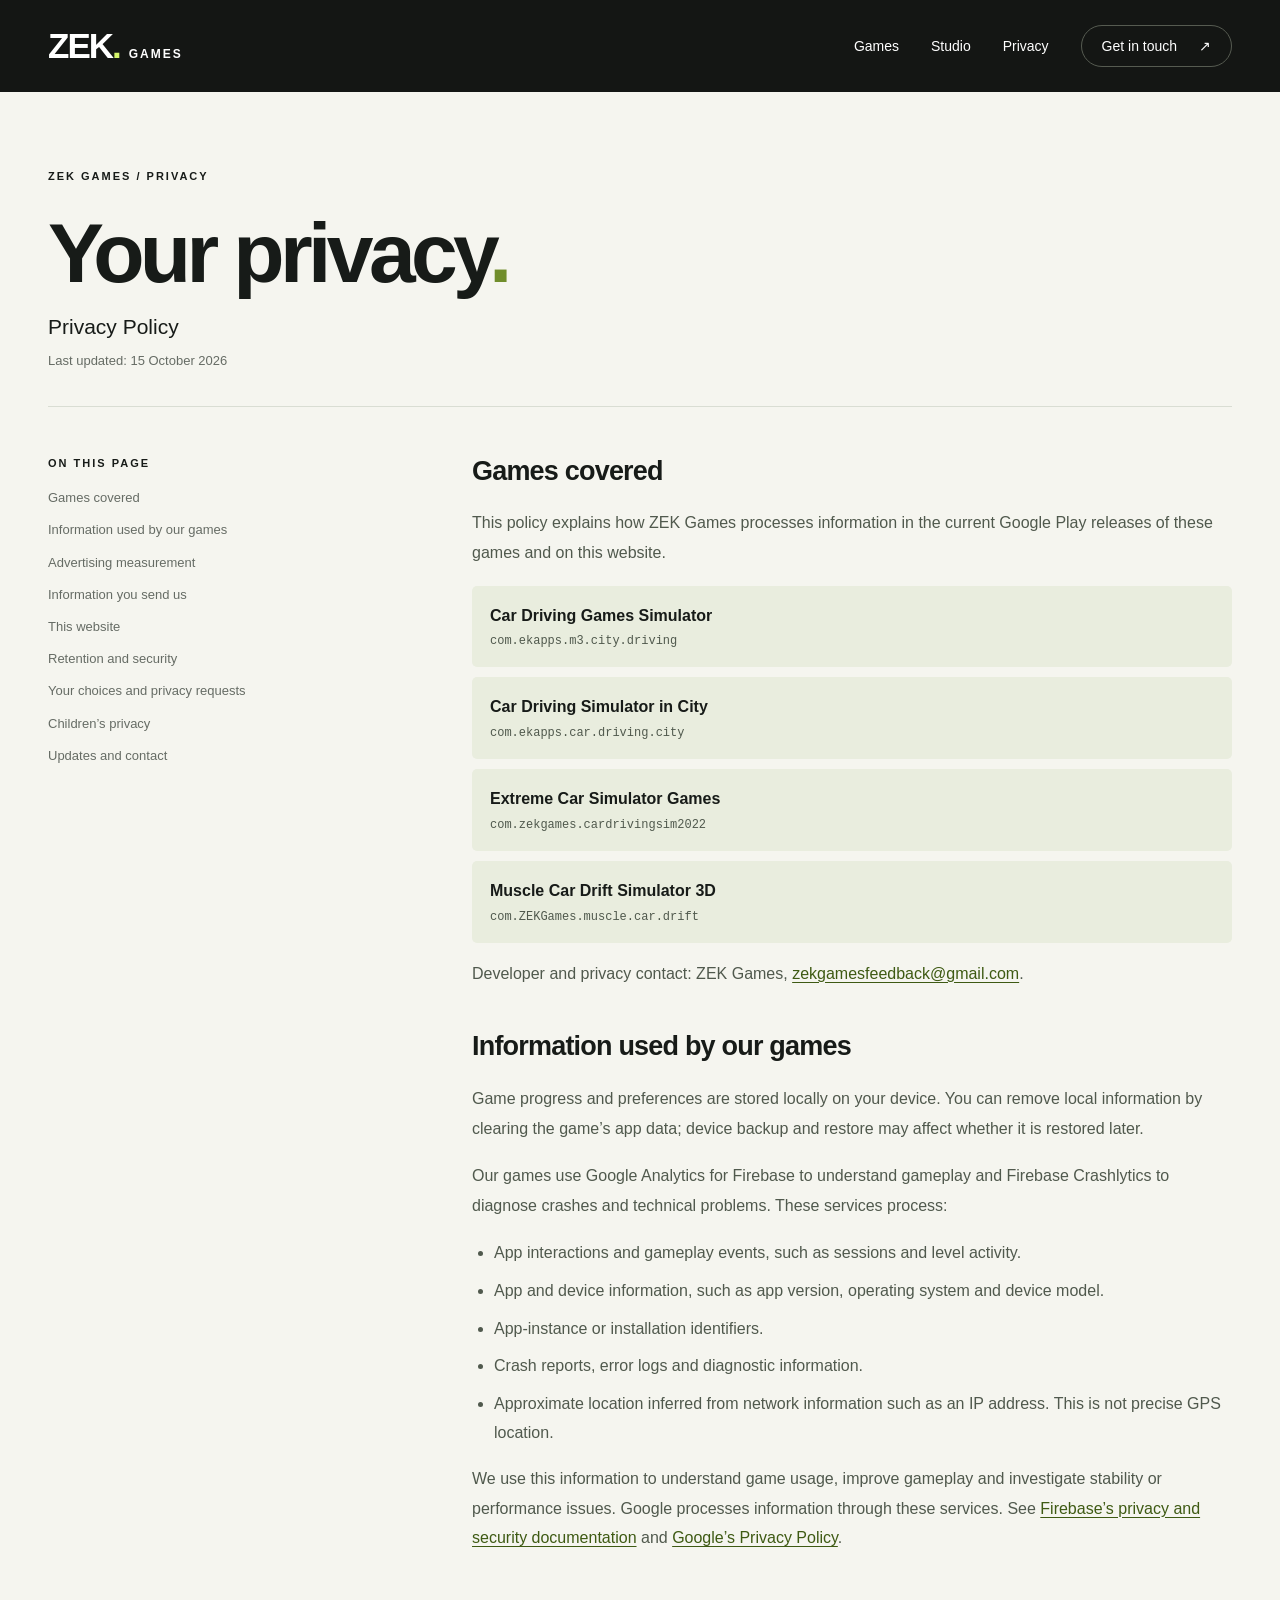
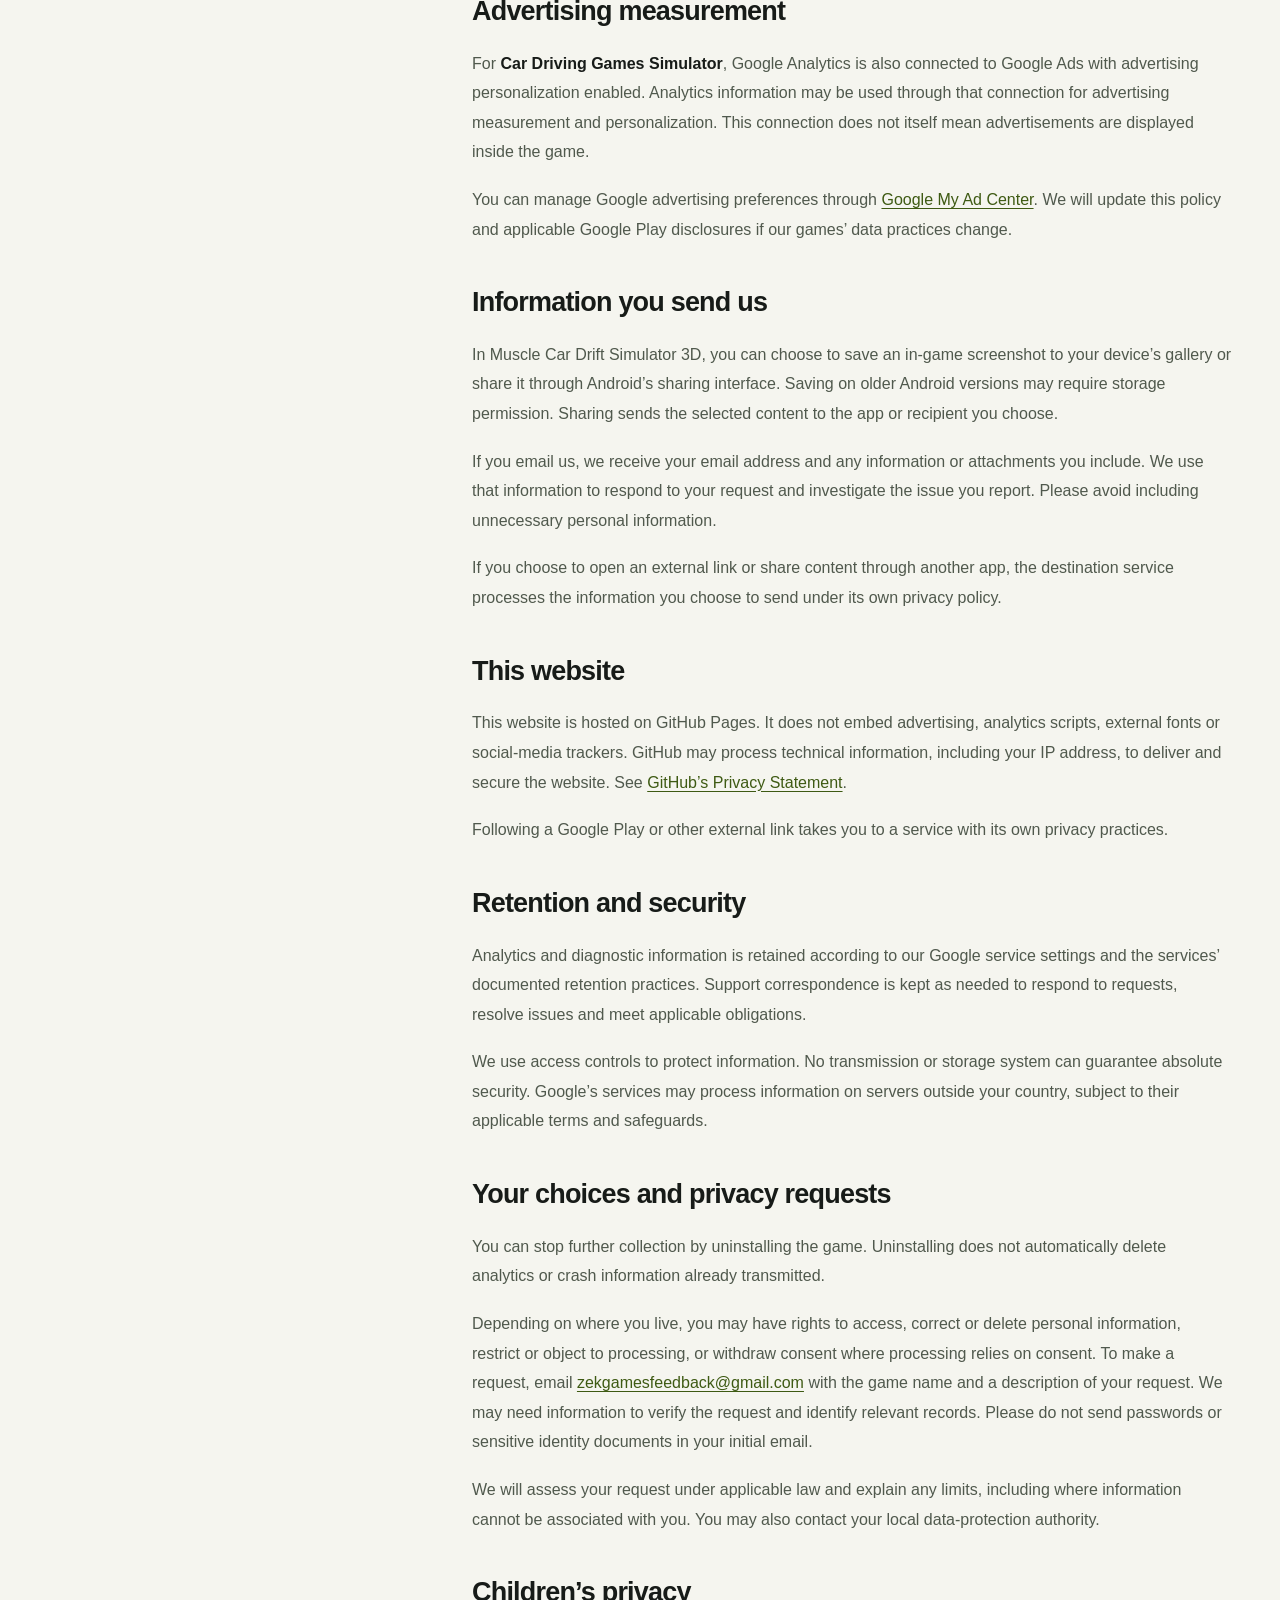
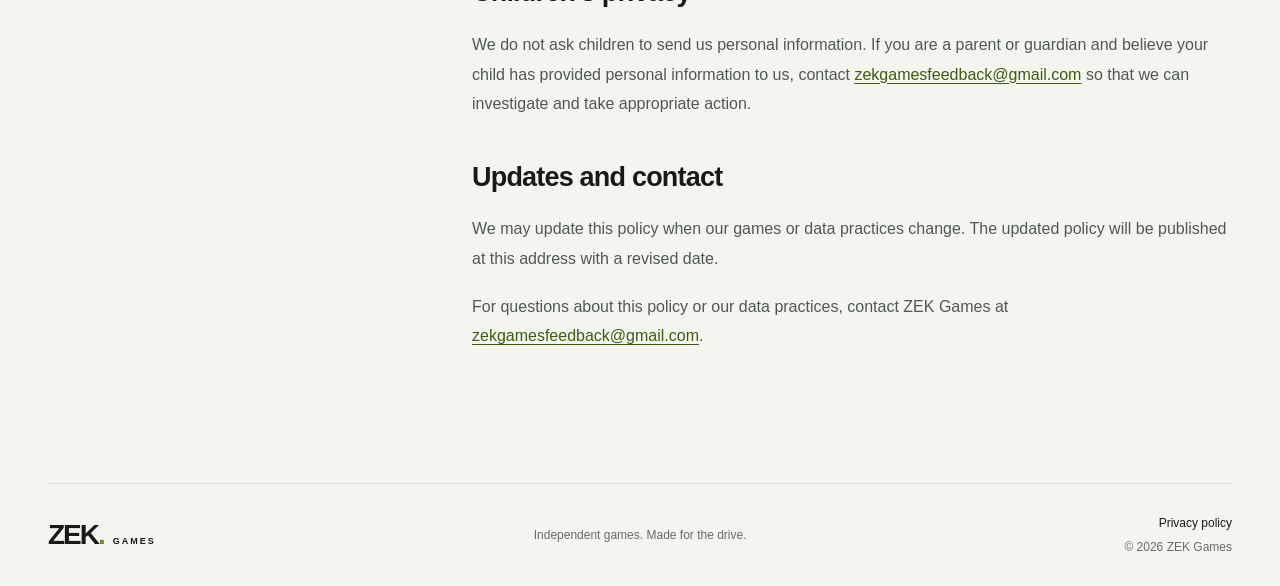
==== commit 3e7d8b4e: "Refresh studio website and current game privacy policy" ====
--- a/privacy.html
+++ b/privacy.html
@@ -1,214 +1,10 @@
-<!DOCTYPE html>
+<!doctype html>
 <html lang="en">
-
 <head>
-    <meta charset="utf-8">
-    <meta content="width=device-width, initial-scale=1.0" name="viewport">
-
-    <title>ZEK Games - Privacy Policy</title>
-    <meta content="" name="description">
-    <meta content="" name="keywords">
-
-    <!-- Favicons -->
-    <link href="assets/img/favicon.png" rel="icon">
-    <link href="assets/img/apple-touch-icon.png" rel="apple-touch-icon">
-
-    <!-- Google Fonts -->
-    <link
-        href="https://fonts.googleapis.com/css?family=Open+Sans:300,300i,400,400i,600,600i,700,700i|Nunito:300,300i,400,400i,600,600i,700,700i|Poppins:300,300i,400,400i,500,500i,600,600i,700,700i"
-        rel="stylesheet">
-
-    <!-- Vendor CSS Files -->
-    <link href="assets/vendor/bootstrap/css/bootstrap.min.css" rel="stylesheet">
-    <link href="assets/vendor/bootstrap-icons/bootstrap-icons.css" rel="stylesheet">
-    <link href="assets/vendor/boxicons/css/boxicons.min.css" rel="stylesheet">
-    <link href="assets/vendor/glightbox/css/glightbox.min.css" rel="stylesheet">
-    <link href="assets/vendor/remixicon/remixicon.css" rel="stylesheet">
-    <link href="assets/vendor/swiper/swiper-bundle.min.css" rel="stylesheet">
-
-    <!-- Template Main CSS File -->
-    <link href="assets/css/style.css" rel="stylesheet">
-</head>
-
-<body>
-
-    <!-- ======= Header ======= -->
-    <header id="header" class="fixed-top header-inner-pages">
-        <div class="container d-flex align-items-center justify-content-between">
-            <h1 class="logo"><a href="index.html">ZEK Games</a></h1>
-        </div>
-    </header><!-- End Header -->
-
-    <main id="main">
-
-
-        <!-- ======= About Section ======= -->
-        <section id="about" class="about">
-            <div class="container">
-
-                <div class="section-title">
-                    <br>
-                    <h2>PRIVACY</h2>
-                    <h3>Privacy <span>Policy</span></h3>
-                </div>
-
-                <div class="row content">
-                    <p>ZEK Games built the this app app as an Ad Supported app. This SERVICE is provided by ZEK Games at
-                        no cost and is
-                        intended for use as is.</p>
-                    <p>This page is used to inform visitors regarding my policies with the collection, use, and
-                        disclosure of Personal
-                        Information if anyone decided to use my Service.</p>
-                    <p>If you choose to use my Service, then you agree to the collection and use of information in
-                        relation to this
-                        policy. The Personal Information that I collect is used for providing and improving the Service.
-                        I will not use
-                        or share your information with anyone except as described in this Privacy Policy.</p>
-                    <p>The terms used in this Privacy Policy have the same meanings as in our Terms and Conditions,
-                        which is accessible
-                        at this app unless otherwise defined in this Privacy Policy.</p>
-                    <p><strong>Information Collection and Use</strong></p>
-                    <p>For a better experience, while using our Service, I may require you to provide us with certain
-                        personally
-                        identifiable information. The information that I request will be retained on your device and is
-                        not collected by
-                        me in any way.</p>
-                    <p>The app does use third party services that may collect information used to identify you.</p>
-                    <p>Link to privacy policy of third party service providers used by the app</p>
-                    <ul>
-                        <li><span><a href="https://www.google.com/policies/privacy/"><span>Google Play
-                                        Services</span></a></span></li>
-                        <li><span><a
-                                    href="https://support.google.com/admob/answer/6128543?hl=en"><span>AdMob</span></a></span>
-                        </li>
-                        <li><span><a href="https://firebase.google.com/policies/analytics"><span>Google Analytics for
-                                        Firebase</span></a></span></li>
-                        <li><span><a
-                                    href="https://www.facebook.com/about/privacy/update/printable"><span>Facebook</span></a></span>
-                        </li>
-                        <li><span><a
-                                    href="https://www.appodeal.com/home/privacy-policy/"><span>Appodeal</span></a></span>
-                        </li>
-                        <li><span><a href="https://unity3d.com/legal/privacy-policy"><span>Unity</span></a></span></li>
-                    </ul>
-                    <p>&nbsp;</p>
-                    <p><strong>Log Data</strong></p>
-                    <p>I want to inform you that whenever you use my Service, in a case of an error in the app I collect
-                        data and
-                        information (through third party products) on your phone called Log Data. This Log Data may
-                        include information
-                        such as your device Internet Protocol (&ldquo;IP&rdquo;) address, device name, operating system
-                        version, the
-                        configuration of the app when utilizing my Service, the time and date of your use of the
-                        Service, and other
-                        statistics.</p>
-                    <p><strong>Cookies</strong></p>
-                    <p>Cookies are files with a small amount of data that are commonly used as anonymous unique
-                        identifiers. These are
-                        sent to your browser from the websites that you visit and are stored on your device's internal
-                        memory.</p>
-                    <p>This Service does not use these &ldquo;cookies&rdquo; explicitly. However, the app may use third
-                        party code and
-                        libraries that use &ldquo;cookies&rdquo; to collect information and improve their services. You
-                        have the option
-                        to either accept or refuse these cookies and know when a cookie is being sent to your device. If
-                        you choose to
-                        refuse our cookies, you may not be able to use some portions of this Service.</p>
-                    <p><strong>Service Providers</strong></p>
-                    <p>I may employ third-party companies and individuals due to the following reasons:</p>
-                    <ul>
-                        <li>To facilitate our Service;</li>
-                        <li>To provide the Service on our behalf;</li>
-                        <li>To perform Service-related services; or</li>
-                        <li>To assist us in analyzing how our Service is used.</li>
-                    </ul>
-                    <p>I want to inform users of this Service that these third parties have access to your Personal
-                        Information. The
-                        reason is to perform the tasks assigned to them on our behalf. However, they are obligated not
-                        to disclose or
-                        use the information for any other purpose.</p>
-                    <p><strong>Security</strong></p>
-                    <p>I value your trust in providing us your Personal Information, thus we are striving to use
-                        commercially acceptable
-                        means of protecting it. But remember that no method of transmission over the internet, or method
-                        of electronic
-                        storage is 100% secure and reliable, and I cannot guarantee its absolute security.</p>
-                    <p><strong>Links to Other Sites</strong></p>
-                    <p>This Service may contain links to other sites. If you click on a third-party link, you will be
-                        directed to that
-                        site. Note that these external sites are not operated by me. Therefore, I strongly advise you to
-                        review the
-                        Privacy Policy of these websites. I have no control over and assume no responsibility for the
-                        content, privacy
-                        policies, or practices of any third-party sites or services.</p>
-                    <p><strong>Children&rsquo;s Privacy</strong></p>
-                    <p>These Services do not address anyone under the age of 13. I do not knowingly collect personally
-                        identifiable
-                        information from children under 13. In the case I discover that a child under 13 has provided me
-                        with personal
-                        information, I immediately delete this from our servers. If you are a parent or guardian and you
-                        are aware that
-                        your child has provided us with personal information, please contact me so that I will be able
-                        to do necessary
-                        actions.</p>
-                    <p><strong>Changes to This Privacy Policy</strong></p>
-                    <p>I may update our Privacy Policy from time to time. Thus, you are advised to review this page
-                        periodically for any
-                        changes. I will notify you of any changes by posting the new Privacy Policy on this page.</p>
-                    <p>This policy is effective as of 2020-12-08</p>
-                    <p><strong>Contact Us</strong></p>
-                    <p>If you have any questions or suggestions about my Privacy Policy, do not hesitate to contact me
-                        at
-                        zekgamesfeedback@gmail.com.</p>
-                </div>
-
-            </div>
-        </section><!-- End About Section -->
-
-
-
-
-    </main><!-- End #main -->
-
-    <!-- ======= Footer ======= -->
-    <footer id="footer">
-
-        <div class="container d-md-flex py-4">
-
-            <div class="me-md-auto text-center text-md-start">
-                <div class="copyright">
-                    &copy; Copyright <strong><span>ZEK Games</span></strong>. All Rights Reserved
-                </div>
-                <div class="credits">
-                    <!-- All the links in the footer should remain intact. -->
-                    <!-- You can delete the links only if you purchased the pro version. -->
-                    <!-- Licensing information: https://bootstrapmade.com/license/ -->
-                    Designed by <a href="#">ZEK Games Team</a>
-                </div>
-            </div>
-            <div class="social-links text-center text-md-right pt-3 pt-md-0">
-                <a href="https://twitter.com/zekgamescom" class="twitter"><i class="bx bxl-twitter"></i></a>
-                <a href="https://www.facebook.com/ZEKGames/" class="facebook"><i class="bx bxl-facebook"></i></a>
-                <a href="https://www.instagram.com/zekgamescom/" class="instagram"><i class="bx bxl-instagram"></i></a>
-                <!-- <a href="#" class="google-plus"><i class="bx bxl-skype"></i></a>
-        <a href="#" class="linkedin"><i class="bx bxl-linkedin"></i></a> -->
-            </div>
-        </div>
-    </footer><!-- End Footer -->
-
-    <a href="#" class="back-to-top d-flex align-items-center justify-content-center"><i
-            class="bi bi-arrow-up-short"></i></a>
-
-    <!-- Vendor JS Files -->
-    <script src="assets/vendor/bootstrap/js/bootstrap.bundle.min.js"></script>
-    <script src="assets/vendor/glightbox/js/glightbox.min.js"></script>
-    <script src="assets/vendor/isotope-layout/isotope.pkgd.min.js"></script>
-    <script src="assets/vendor/swiper/swiper-bundle.min.js"></script>
-    <script src="assets/vendor/php-email-form/validate.js"></script>
-
-    <!-- Template Main JS File -->
-    <script src="assets/js/main.js"></script>
-
-</body>
-
-</html>+<meta charset="utf-8">
+<meta name="viewport" content="width=device-width, initial-scale=1">
+<meta name="theme-color" content="#141614">
+<link rel="icon" href="/assets/img/favicon.png">
+<link rel="stylesheet" href="/assets/css/site.css">
+<title>Privacy Policy — ZEK Games</title><meta name="description" content="How ZEK Games uses gameplay, analytics and crash information, and how to contact us about your privacy."><link rel="canonical" href="https://zek-games.github.io/privacy"></head><body><a class="skip-link" href="#main">Skip to content</a>
+<header class="site-header"><div class="shell header-inner"><a class="brand" href="/" aria-label="ZEK Games home">ZEK<span class="brand-dot">.</span><span class="brand-small">GAMES</span></a><nav aria-label="Main navigation"><a href="/#games">Games</a><a href="/#studio">Studio</a><a href="/privacy">Privacy</a><a class="nav-contact" href="mailto:zekgamesfeedback@gmail.com">Get in touch <span aria-hidden="true">↗</span></a></nav></div></header><main id="main" class="policy-main shell"><div class="policy-heading"><p class="eyebrow">ZEK GAMES / PRIVACY</p><h1>Your privacy<span>.</span></h1><p class="policy-subtitle">Privacy Policy</p><p class="policy-date">Last updated: <time datetime="2026-10-15">15 October 2026</time></p></div><div class="policy-layout"><nav class="policy-toc" aria-label="Privacy policy contents"><p class="eyebrow">ON THIS PAGE</p><a href="#games">Games covered</a><a href="#information">Information used by our games</a><a href="#advertising">Advertising measurement</a><a href="#support">Information you send us</a><a href="#website">This website</a><a href="#retention">Retention and security</a><a href="#choices">Your choices and privacy requests</a><a href="#children">Children’s privacy</a><a href="#updates">Updates and contact</a></nav><article class="policy-content" aria-label="ZEK Games Privacy Policy"><section id="games"><h2>Games covered</h2><p>This policy explains how ZEK Games processes information in the current Google Play releases of these games and on this website.</p><ul class="policy-games"><li><strong>Car Driving Games Simulator</strong><code>com.ekapps.m3.city.driving</code></li><li><strong>Car Driving Simulator in City</strong><code>com.ekapps.car.driving.city</code></li><li><strong>Extreme Car Simulator Games</strong><code>com.zekgames.cardrivingsim2022</code></li><li><strong>Muscle Car Drift Simulator 3D</strong><code>com.ZEKGames.muscle.car.drift</code></li></ul><p>Developer and privacy contact: ZEK Games, <a href="mailto:zekgamesfeedback@gmail.com">zekgamesfeedback@gmail.com</a>.</p></section><section id="information"><h2>Information used by our games</h2><p>Game progress and preferences are stored locally on your device. You can remove local information by clearing the game’s app data; device backup and restore may affect whether it is restored later.</p><p>Our games use Google Analytics for Firebase to understand gameplay and Firebase Crashlytics to diagnose crashes and technical problems. These services process:</p><ul><li>App interactions and gameplay events, such as sessions and level activity.</li><li>App and device information, such as app version, operating system and device model.</li><li>App-instance or installation identifiers.</li><li>Crash reports, error logs and diagnostic information.</li><li>Approximate location inferred from network information such as an IP address. This is not precise GPS location.</li></ul><p>We use this information to understand game usage, improve gameplay and investigate stability or performance issues. Google processes information through these services. See <a href="https://firebase.google.com/support/privacy">Firebase’s privacy and security documentation</a> and <a href="https://policies.google.com/privacy">Google’s Privacy Policy</a>.</p></section><section id="advertising"><h2>Advertising measurement</h2><p>For <strong>Car Driving Games Simulator</strong>, Google Analytics is also connected to Google Ads with advertising personalization enabled. Analytics information may be used through that connection for advertising measurement and personalization. This connection does not itself mean advertisements are displayed inside the game.</p><p>You can manage Google advertising preferences through <a href="https://myadcenter.google.com/">Google My Ad Center</a>. We will update this policy and applicable Google Play disclosures if our games’ data practices change.</p></section><section id="support"><h2>Information you send us</h2><p>In Muscle Car Drift Simulator 3D, you can choose to save an in-game screenshot to your device’s gallery or share it through Android’s sharing interface. Saving on older Android versions may require storage permission. Sharing sends the selected content to the app or recipient you choose.</p><p>If you email us, we receive your email address and any information or attachments you include. We use that information to respond to your request and investigate the issue you report. Please avoid including unnecessary personal information.</p><p>If you choose to open an external link or share content through another app, the destination service processes the information you choose to send under its own privacy policy.</p></section><section id="website"><h2>This website</h2><p>This website is hosted on GitHub Pages. It does not embed advertising, analytics scripts, external fonts or social-media trackers. GitHub may process technical information, including your IP address, to deliver and secure the website. See <a href="https://docs.github.com/en/site-policy/privacy-policies/github-general-privacy-statement">GitHub’s Privacy Statement</a>.</p><p>Following a Google Play or other external link takes you to a service with its own privacy practices.</p></section><section id="retention"><h2>Retention and security</h2><p>Analytics and diagnostic information is retained according to our Google service settings and the services’ documented retention practices. Support correspondence is kept as needed to respond to requests, resolve issues and meet applicable obligations.</p><p>We use access controls to protect information. No transmission or storage system can guarantee absolute security. Google’s services may process information on servers outside your country, subject to their applicable terms and safeguards.</p></section><section id="choices"><h2>Your choices and privacy requests</h2><p>You can stop further collection by uninstalling the game. Uninstalling does not automatically delete analytics or crash information already transmitted.</p><p>Depending on where you live, you may have rights to access, correct or delete personal information, restrict or object to processing, or withdraw consent where processing relies on consent. To make a request, email <a href="mailto:zekgamesfeedback@gmail.com">zekgamesfeedback@gmail.com</a> with the game name and a description of your request. We may need information to verify the request and identify relevant records. Please do not send passwords or sensitive identity documents in your initial email.</p><p>We will assess your request under applicable law and explain any limits, including where information cannot be associated with you. You may also contact your local data-protection authority.</p></section><section id="children"><h2>Children’s privacy</h2><p>We do not ask children to send us personal information. If you are a parent or guardian and believe your child has provided personal information to us, contact <a href="mailto:zekgamesfeedback@gmail.com">zekgamesfeedback@gmail.com</a> so that we can investigate and take appropriate action.</p></section><section id="updates"><h2>Updates and contact</h2><p>We may update this policy when our games or data practices change. The updated policy will be published at this address with a revised date.</p><p>For questions about this policy or our data practices, contact ZEK Games at <a href="mailto:zekgamesfeedback@gmail.com">zekgamesfeedback@gmail.com</a>.</p></section></article></div></main><footer class="site-footer shell"><a class="brand" href="/">ZEK<span class="brand-dot">.</span><span class="brand-small">GAMES</span></a><p>Independent games. Made for the drive.</p><div><a href="/privacy">Privacy policy</a><span>© 2026 ZEK Games</span></div></footer></body></html>
--- a/assets/css/site.css
+++ b/assets/css/site.css
@@ -0,0 +1 @@
+:root{--ink:#171b18;--muted:#666c65;--paper:#f5f5ef;--accent:#d5f56a;--line:#d9ddd3;--dark:#141614}*{box-sizing:border-box}html{scroll-behavior:smooth;scroll-padding-top:100px}body{margin:0;background:var(--paper);color:var(--ink);font-family:Arial,Helvetica,sans-serif;-webkit-font-smoothing:antialiased}a{color:inherit;text-decoration:none}button,a{-webkit-tap-highlight-color:transparent}a:focus-visible{outline:3px solid #70952a;outline-offset:6px}img{display:block;max-width:100%}.shell{width:min(1280px,calc(100% - 96px));margin-inline:auto}.skip-link{position:fixed;top:-100px;left:20px;background:var(--accent);padding:14px;z-index:20}.skip-link:focus{top:12px}.site-header{background:var(--dark);color:#fff}.header-inner{height:92px;display:flex;align-items:center;justify-content:space-between;gap:24px}.brand{display:inline-flex;align-items:baseline;font-weight:900;font-size:35px;letter-spacing:-2px;white-space:nowrap}.brand-dot{color:var(--accent)}.brand-small{font-size:12px;letter-spacing:2px;margin-left:9px;font-weight:700}.site-header nav{display:flex;align-items:center;gap:32px;font-size:14px}.site-header nav a{padding-block:12px}.site-header nav a:hover{color:var(--accent)}.nav-contact{border:1px solid #565b51;border-radius:30px;padding:12px 20px!important}.nav-contact span{margin-left:18px}.hero{position:relative;background:#1c281e;color:#fff;isolation:isolate;overflow:hidden}.hero-image{position:absolute;inset:0;width:100%;height:100%;object-fit:cover;object-position:64% 53%;z-index:-2}.hero-shade{position:absolute;inset:0;z-index:-1;background:linear-gradient(90deg,rgba(10,19,12,.9),rgba(10,19,12,.43) 48%,rgba(10,19,12,.06)),linear-gradient(0deg,rgba(10,19,12,.7),transparent 30%)}.hero-content{padding-top:68px;min-height:730px;display:flex;flex-direction:column;align-items:flex-start}.eyebrow{font-family:Arial,Helvetica,sans-serif;font-size:11px;line-height:1.5;font-weight:700;letter-spacing:2px;margin:0 0 24px}.status-dot{display:inline-block;width:7px;height:7px;background:var(--accent);border-radius:50%;margin:0 10px 1px 0}h1,h2,h3,p{margin-top:0}h1,h2,h3{letter-spacing:-.055em}h1{font-size:clamp(64px,8.4vw,116px);line-height:.92;font-weight:900;margin-bottom:30px}h1 span,h2 span{color:#708d2b}.hero h1 span{color:var(--accent)}.hero-description{font-size:18px;line-height:1.65;color:#e4e9de;margin-bottom:30px}.button{display:inline-flex;align-items:center;justify-content:space-between;gap:44px;background:var(--accent);color:var(--ink);border-radius:4px;padding:19px 23px;font-size:14px;font-weight:700;transition:background .15s,transform .15s}.button:hover{background:#e3ff92;transform:translateY(-2px)}.button span{font-size:22px}.hero-bottom{width:100%;margin-top:auto;padding:46px 0 28px;display:flex;justify-content:space-between;gap:20px;font-size:10px;letter-spacing:1.7px;font-weight:700;color:#d6ddcf}.hero-bottom a span{padding-left:16px}.games-section{padding-top:100px;padding-bottom:100px}.section-heading{display:flex;justify-content:space-between;align-items:end;gap:30px;margin-bottom:44px}.section-heading .eyebrow{margin-bottom:14px}h2{font-size:clamp(36px,4.3vw,60px);line-height:1.05;margin-bottom:0;font-weight:800}.section-heading>p{font-size:15px;color:var(--muted);line-height:1.65;margin-bottom:2px}.game-grid{display:grid;grid-template-columns:repeat(2,minmax(0,1fr));gap:48px 28px}.game-art{display:block;aspect-ratio:1.4;position:relative;overflow:hidden;background:#c9d2bc;border-radius:8px}.game-art img{width:100%;height:100%;object-fit:cover;object-position:center;transition:transform .35s}.game-art:hover img{transform:scale(1.04)}.art-number{position:absolute;top:18px;left:18px;background:rgba(20,22,20,.8);color:#fff;padding:7px 10px;font-size:11px;font-weight:bold;border-radius:4px}.art-arrow{position:absolute;right:18px;bottom:18px;display:grid;place-items:center;width:42px;height:42px;border-radius:50%;background:var(--accent);font-size:25px}.game-info{padding:23px 2px 0}.game-info .eyebrow{font-size:10px;margin-bottom:10px;color:#68784c}.game-info h3{font-size:27px;line-height:1.15;margin-bottom:10px;letter-spacing:-1px}.game-info>p:not(.eyebrow){font-size:15px;color:var(--muted);margin-bottom:20px;line-height:1.5}.store-link,.text-link{font-size:13px;font-weight:700;border-bottom:1px solid #a3ad94;padding-bottom:6px;display:inline-flex;gap:30px}.store-link:hover,.text-link:hover{color:#587218;border-color:currentColor}.studio-section{background:#e8ecdf;padding:86px 0}.studio-grid{display:grid;grid-template-columns:1fr 1fr;gap:70px}.studio-copy{padding-top:38px}.large-copy{font-size:26px;line-height:1.4;letter-spacing:-.7px;margin-bottom:22px}.studio-copy>p:not(.large-copy){font-size:16px;line-height:1.8;color:#535d4c;margin-bottom:28px}.contact-section{padding-top:100px;padding-bottom:100px}.contact-section h2{margin-bottom:22px}.contact-section>p:not(.eyebrow){font-size:16px;line-height:1.7;color:var(--muted);max-width:600px}.contact-email{display:inline-flex;align-items:center;gap:35px;font-size:clamp(20px,3.1vw,41px);letter-spacing:-1px;border-bottom:1px solid #a3ad94;padding:12px 0 16px;max-width:100%;overflow-wrap:anywhere}.contact-email span{flex-shrink:0}.contact-section .support-note{font-size:13px!important;margin-top:18px}.site-footer{display:flex;align-items:center;justify-content:space-between;gap:24px;border-top:1px solid var(--line);padding-top:32px;padding-bottom:32px}.site-footer .brand{font-size:28px}.site-footer .brand-dot{color:#708d2b}.site-footer .brand-small{font-size:9px}.site-footer>p{margin:0;color:var(--muted);font-size:12px}.site-footer>div{display:flex;flex-direction:column;align-items:end;gap:10px;font-size:12px}.site-footer>div span{color:var(--muted)}.policy-main{padding-top:76px;padding-bottom:90px}.policy-heading{border-bottom:1px solid var(--line);padding-bottom:38px;margin-bottom:48px}.policy-heading h1{font-size:clamp(50px,7vw,84px);line-height:1.05;margin-bottom:18px}.policy-subtitle{font-size:21px;margin-bottom:14px}.policy-date{font-size:13px;color:var(--muted);margin-bottom:0}.policy-layout{display:grid;grid-template-columns:230px minmax(0,760px);gap:70px;justify-content:space-between}.policy-toc{position:sticky;top:30px;align-self:start;display:flex;flex-direction:column;gap:14px;font-size:13px;line-height:1.4;color:var(--muted)}.policy-toc .eyebrow{margin-bottom:4px;color:var(--ink)}.policy-toc a:hover{color:var(--ink);text-decoration:underline}.policy-content{min-width:0}.policy-content section{margin-bottom:42px;scroll-margin-top:30px}.policy-content h2{font-size:27px;letter-spacing:-.8px;line-height:1.25;margin-bottom:20px}.policy-content p,.policy-content li{font-size:16px;line-height:1.85;color:#50594d;overflow-wrap:anywhere}.policy-content p{margin-bottom:18px}.policy-content ul{padding-left:22px}.policy-content li{margin-bottom:8px}.policy-content a{color:#3e5a13;text-decoration:underline;text-underline-offset:3px}.policy-games{list-style:none;padding-left:0!important}.policy-games li{padding:15px 18px;background:#e9edde;border-radius:5px;margin-bottom:10px}.policy-games strong{display:block;color:var(--ink)}.policy-games code{display:block;font-size:12px;overflow-wrap:anywhere}.policy-content strong{color:var(--ink)}@media(min-width:1500px){.hero-content{min-height:800px;padding-top:90px}}@media(max-width:900px){.shell{width:calc(100% - 48px)}.site-header nav{gap:20px}.hero-content{min-height:660px;padding-top:56px}.hero h1{font-size:86px}.hero-shade{background:linear-gradient(90deg,rgba(10,19,12,.86),rgba(10,19,12,.2)),linear-gradient(0deg,rgba(10,19,12,.75),transparent 50%)}.game-info h3{font-size:24px}.studio-grid{gap:35px}.studio-copy{padding-top:32px}.large-copy{font-size:23px}.site-footer>p{display:none}.policy-layout{grid-template-columns:180px minmax(0,1fr);gap:32px}}@media(max-width:600px){.shell{width:calc(100% - 40px)}.header-inner{height:78px;gap:16px}.brand{font-size:29px}.brand-small{font-size:9px;margin-left:6px;letter-spacing:1.2px}.site-header nav{gap:16px;font-size:12px}.site-header nav a{padding-block:10px}.site-header nav a[href="/#studio"],.nav-contact{display:none!important}.hero-content{min-height:650px;padding-top:52px}.hero h1{font-size:clamp(56px,14vw,80px);margin-bottom:26px}.hero-image{object-position:59% center}.hero-shade{background:linear-gradient(90deg,rgba(10,19,12,.85),rgba(10,19,12,.3)),linear-gradient(0deg,rgba(10,19,12,.85),transparent 65%)}.hero .eyebrow{font-size:9px;letter-spacing:1.8px;margin-bottom:24px}.hero-description{font-size:16px}.hero-bottom{font-size:8px;letter-spacing:1px;padding-bottom:22px;gap:15px}.hero-bottom>span{max-width:130px;line-height:1.7}.hero-bottom>a{align-self:end}.games-section{padding-top:60px;padding-bottom:60px}.section-heading{display:block;margin-bottom:28px}.section-heading>p{margin-top:18px;font-size:14px}.game-grid{grid-template-columns:1fr;gap:34px}.game-art{aspect-ratio:1.25}.game-info h3{font-size:26px}.game-info{padding-top:20px}.studio-section{padding:55px 0}.studio-grid{grid-template-columns:1fr;gap:28px}.studio-copy{padding-top:0}.large-copy{font-size:23px}.contact-section{padding-top:60px;padding-bottom:60px}.contact-section h2{font-size:38px}.contact-email{font-size:clamp(17px,4.7vw,25px);gap:12px;letter-spacing:-.5px}.site-footer{flex-wrap:wrap;padding-block:25px}.site-footer>div{font-size:11px}.policy-main{padding-top:46px;padding-bottom:45px}.policy-heading{padding-bottom:28px;margin-bottom:30px}.policy-heading h1{font-size:55px}.policy-layout{grid-template-columns:1fr;gap:35px}.policy-toc{position:static;border-bottom:1px solid var(--line);padding-bottom:25px;gap:12px}.policy-content h2{font-size:25px}.policy-content p,.policy-content li{font-size:15px;line-height:1.8}.policy-games code{font-size:11px}}@media(prefers-reduced-motion:reduce){html{scroll-behavior:auto}*,*::before,*::after{transition:none!important}}
